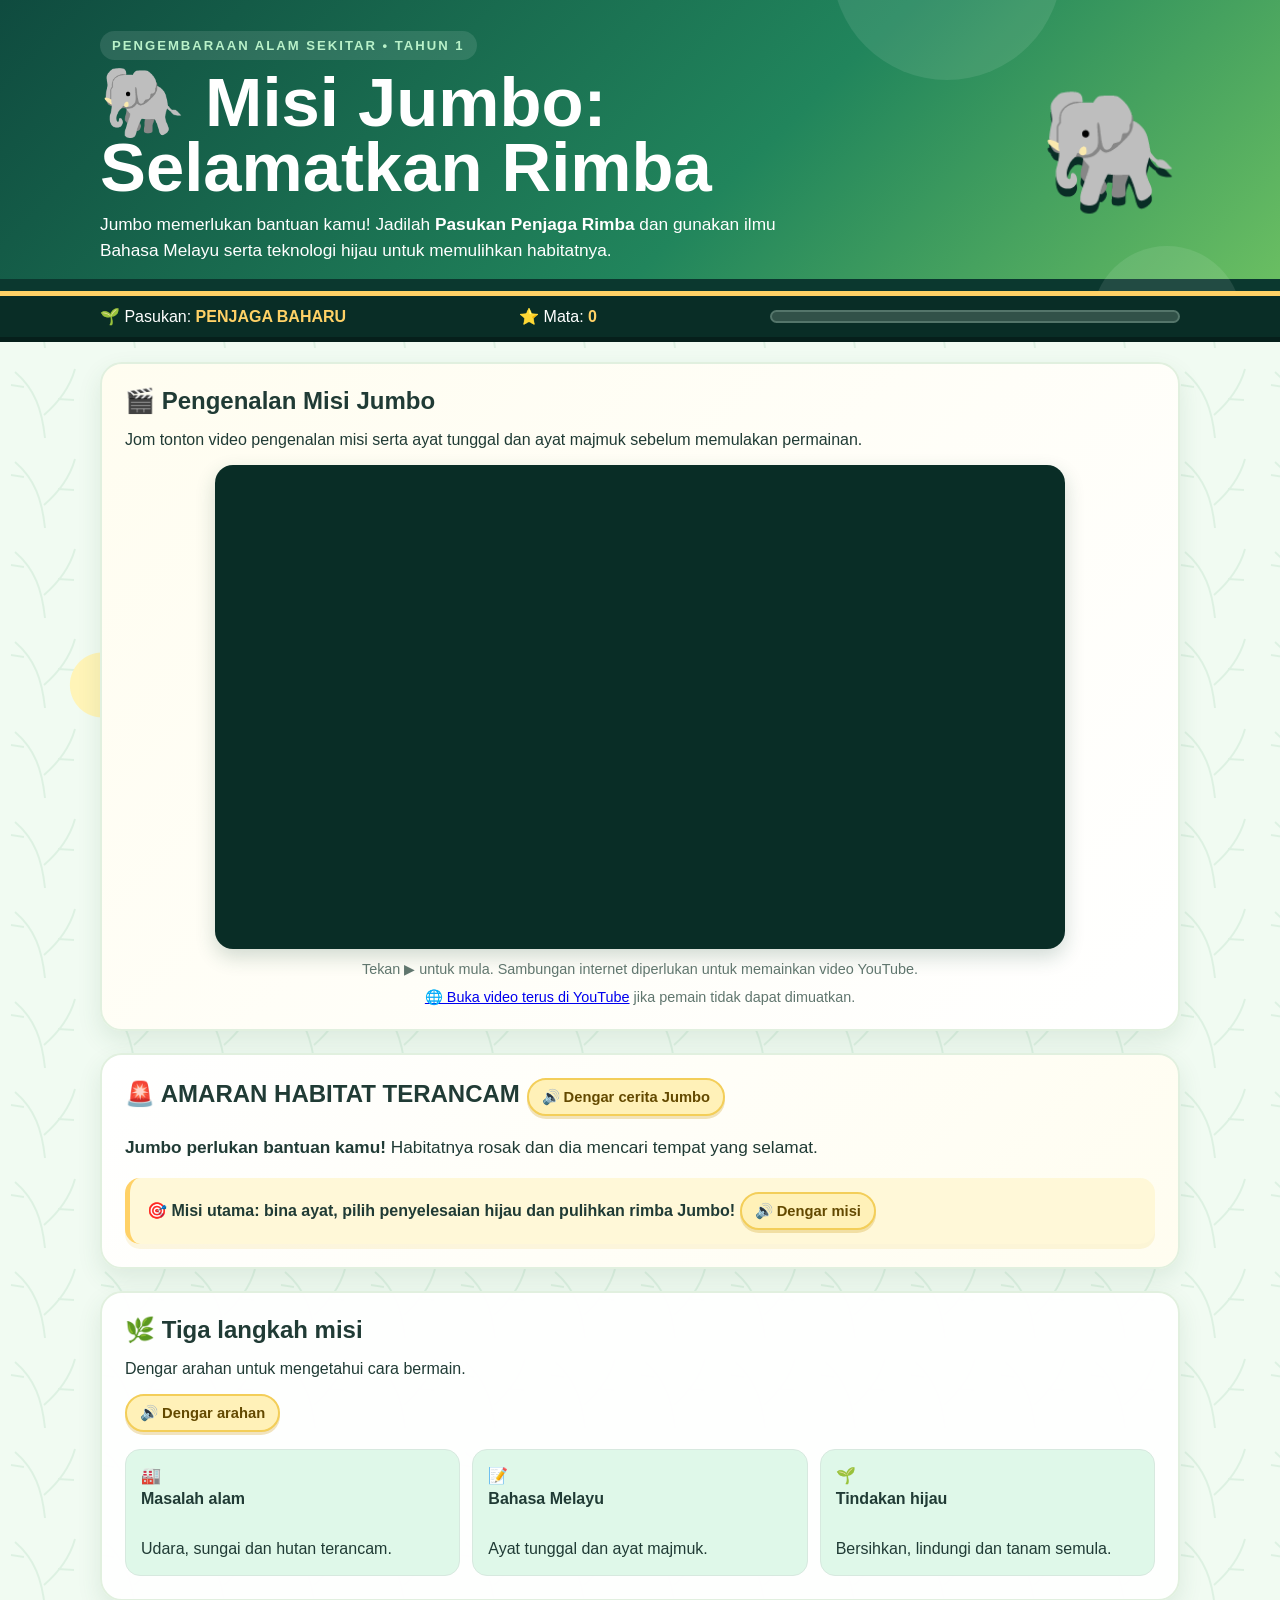
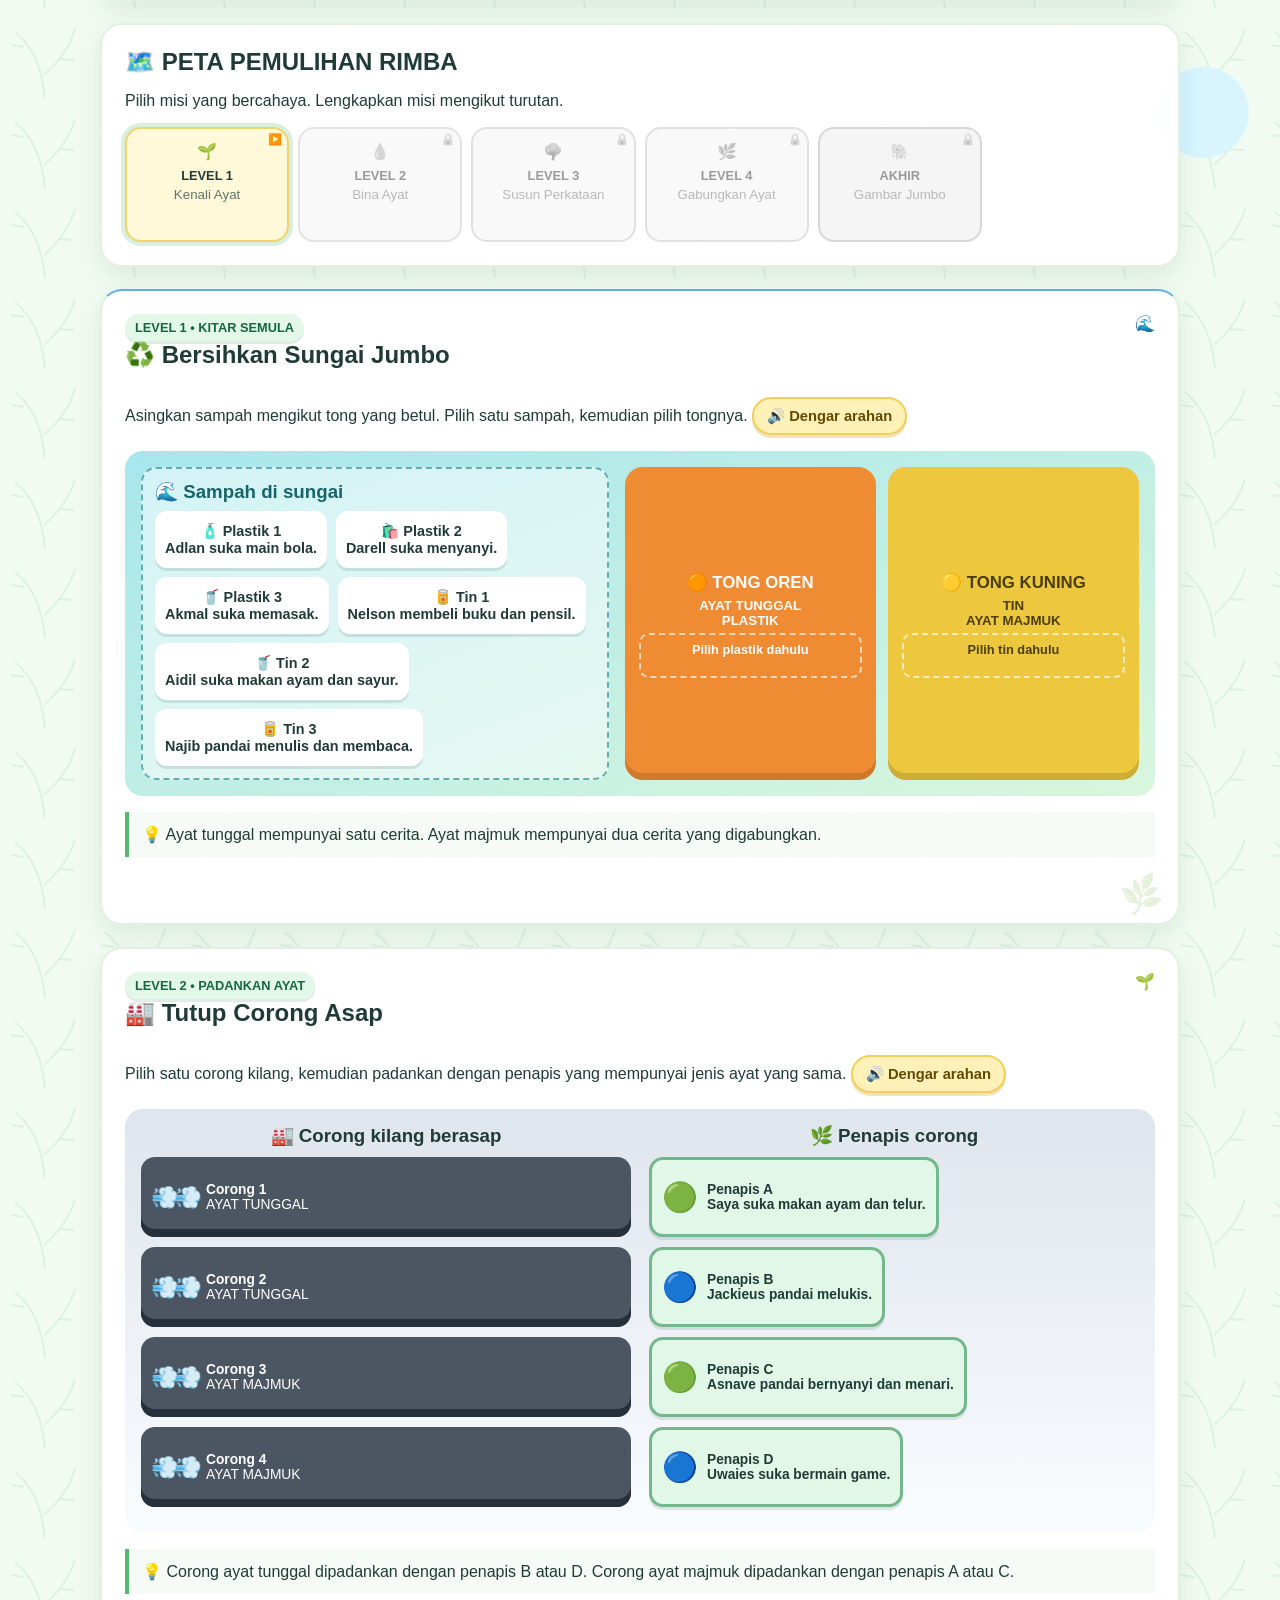
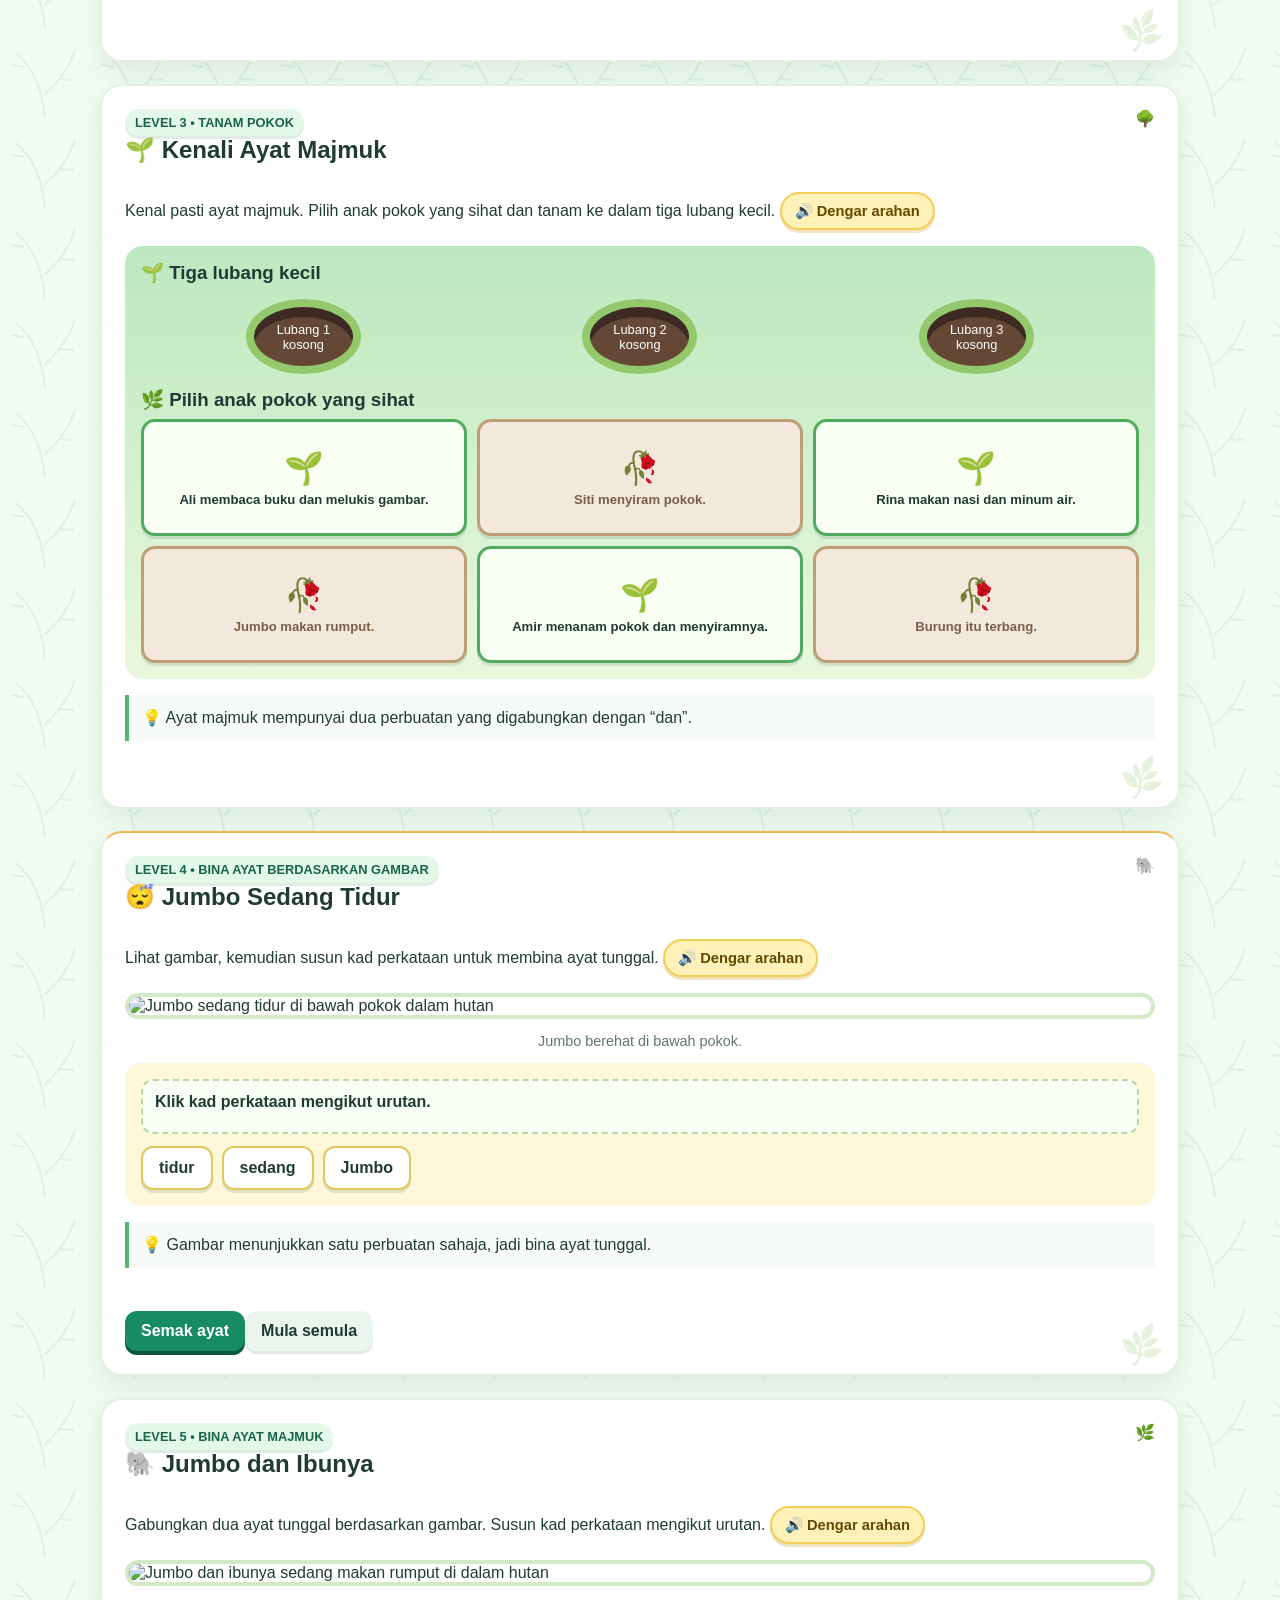
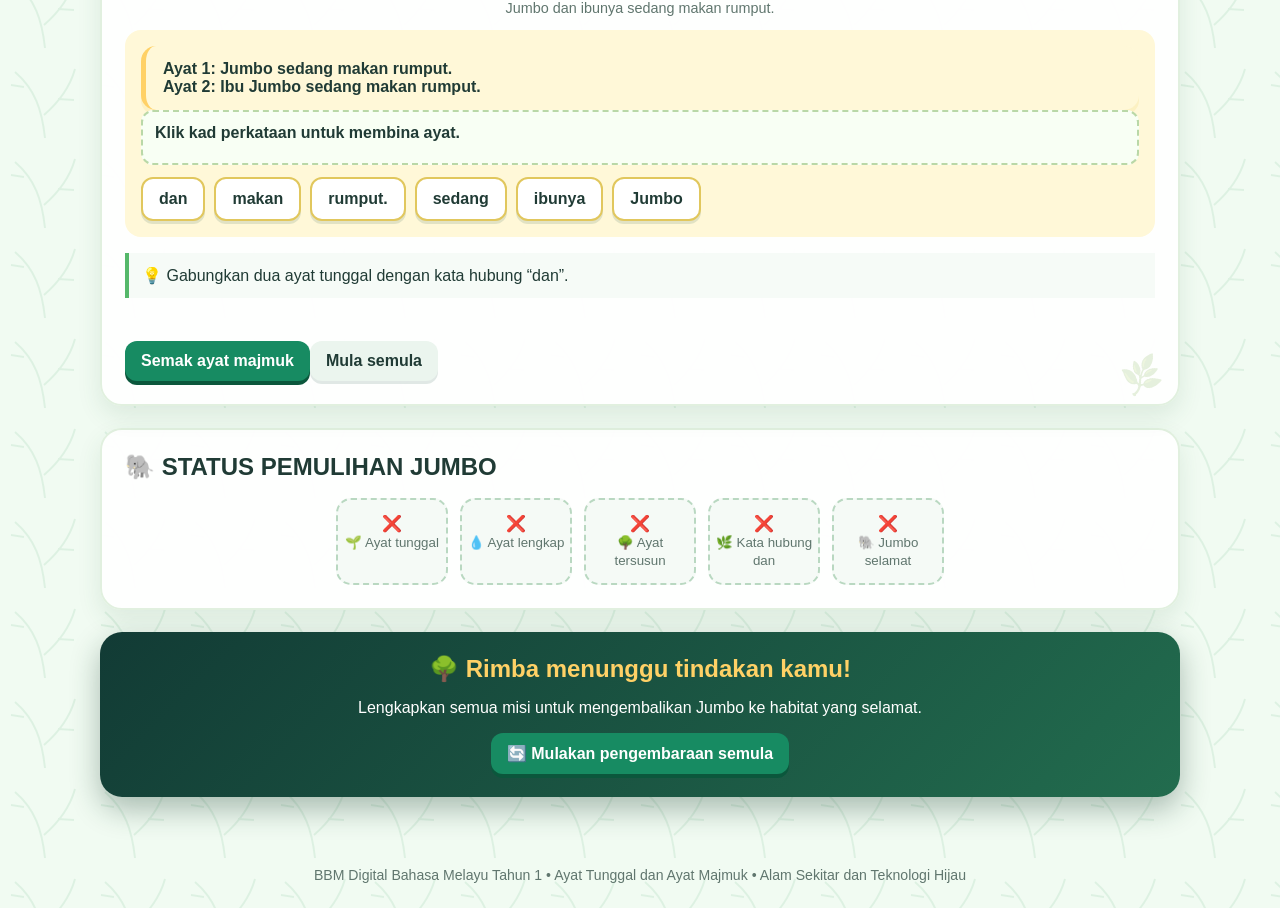
==== index.html @ 9669571e "Upload Misi Jumbo game files" ====
<!doctype html>
<html lang="ms">
<head>
  <meta charset="utf-8">
  <meta name="viewport" content="width=device-width, initial-scale=1">
  <title>Misi Jumbo: Selamatkan Rimba</title>
  <style>
    :root{--deep:#123b35;--green:#178b62;--mint:#dff8e9;--leaf:#55b86a;--gold:#ffd166;--orange:#f28c42;--ink:#203b35;--muted:#60766e;--line:#d7e9df}
    *{box-sizing:border-box}body{margin:0;color:var(--ink);font-family:"Trebuchet MS",Arial,sans-serif;background:#eef9f1 url("data:image/svg+xml,%3Csvg width='90' height='90' viewBox='0 0 90 90' xmlns='http://www.w3.org/2000/svg'%3E%3Cg fill='none' stroke='%23d8efdf' stroke-width='2' opacity='.8'%3E%3Cpath d='M45 78C42 50 35 29 15 12M44 55C59 42 70 27 75 9M24 27l-13-2M58 39l16 1'/%3E%3C/g%3E%3C/svg%3E")}
    .wrap{width:min(1080px,92%);margin:auto}.hero{color:#fff;background:linear-gradient(135deg,#123b35,#237e58);padding:31px 0 27px;border-bottom:5px solid var(--gold)}.hero-top{display:flex;align-items:center;justify-content:space-between;gap:25px}.eyebrow{color:#b9f1c9;letter-spacing:2px;font-size:.82rem;font-weight:bold}.hero h1{font-size:clamp(2.1rem,6vw,4.3rem);line-height:.95;margin:10px 0}.hero p{max-width:730px;font-size:1.08rem;line-height:1.55;margin:0}.jumbo{font-size:7rem;filter:drop-shadow(0 8px 0 #092d26);animation:walk 3s ease-in-out infinite}@keyframes walk{50%{transform:translateY(-8px) rotate(2deg)}}
    .hud{background:#092d26;color:#fff}.hud .wrap{display:flex;gap:18px;align-items:center;justify-content:space-between;padding:11px 0}.hud strong{color:var(--gold)}.meter{height:10px;width:min(410px,40vw);background:#315148;border-radius:99px;overflow:hidden}.meter span{display:block;width:0;height:100%;background:linear-gradient(90deg,#9be56d,#ffd166);transition:width .3s}
    main{padding:25px 0 48px}.panel{background:rgba(255,255,255,.96);border:1px solid #fff;border-radius:22px;box-shadow:0 10px 25px #2b61431c;padding:23px;margin-bottom:22px}.intro{border-left:7px solid var(--gold)}h2{margin:0 0 12px}h3{margin:0 0 8px}.story{font-size:1.08rem;line-height:1.6}.callout{padding:14px 17px;border-radius:15px;background:#fff8d8;border-left:5px solid var(--gold);font-weight:bold}.eco-grid{display:grid;grid-template-columns:repeat(3,1fr);gap:12px;margin-top:17px}.eco-card{padding:15px;border-radius:15px;background:var(--mint);border:1px solid var(--line);line-height:1.4}.eco-card b{display:block;margin-bottom:5px}.map{display:grid;grid-template-columns:repeat(6,1fr);gap:9px;margin-top:17px}.location{position:relative;text-align:center;min-height:115px;padding:13px 5px;border:2px solid var(--line);border-radius:16px;background:#f8fcf9}.location strong{display:block;margin-top:7px;font-size:.8rem}.location small{display:block;color:var(--muted);margin-top:4px}.location.locked{opacity:.5;filter:grayscale(1)}.location.active{border-color:var(--leaf);box-shadow:0 0 0 4px #55b86a38}.location.complete{background:#e0f8e7;border-color:var(--green)}.tag{position:absolute;right:5px;top:4px;font-size:.7rem}
    .mission{border-top:6px solid var(--leaf)}.mission-head{display:flex;justify-content:space-between;gap:14px;align-items:flex-start}.mission-badge{display:inline-block;background:#e4f8e9;color:#176544;border-radius:99px;padding:6px 10px;font-weight:bold;font-size:.8rem}.question{font-size:1.18rem;font-weight:bold;line-height:1.5;margin:14px 0}.choices,.word-bank{display:flex;flex-wrap:wrap;gap:10px}button{border:0;border-radius:12px;padding:11px 16px;background:#ebf5ee;color:var(--ink);font:inherit;font-weight:bold;cursor:pointer;transition:.15s}button:hover{transform:translateY(-2px);background:#d9efdf}button:focus-visible{outline:3px solid #f6a53a;outline-offset:2px}.primary{background:var(--green);color:#fff}.primary:hover{background:#0f704f}.correct{background:#d4f5df!important;color:#126641}.wrong{background:#ffe2d8!important;color:#a84b35}.feedback{min-height:27px;margin:14px 0 0;font-weight:bold}.good{color:#13754f}.bad{color:#b84d39}.hint{background:#f6fbf7;border-left:4px solid var(--leaf);padding:11px 13px;line-height:1.45}.audio{background:#fff1b8;color:#634900;border:2px solid #f3ce59;border-radius:99px;padding:8px 13px;font-size:.92rem}.audio.playing{background:#ffd166}
    .parts{display:flex;justify-content:center;gap:12px;flex-wrap:wrap;margin-top:17px}.part{width:112px;text-align:center;padding:14px 5px;background:#f5faf6;border:2px dashed #b9d8c1;border-radius:15px;color:var(--muted)}.part.found{background:#fff5c9;border-style:solid;border-color:var(--gold);color:var(--ink);animation:pop .4s}@keyframes pop{50%{transform:scale(1.08)}}.board{display:flex;flex-wrap:wrap;gap:8px;min-height:58px;padding:14px;border:2px dashed #b9d8c1;border-radius:14px;background:#f8fcf9;margin:14px 0}.board span{background:var(--gold);padding:8px 11px;border-radius:9px;font-weight:bold}.selected{background:var(--gold)!important}.finish{text-align:center;background:linear-gradient(135deg,#123b35,#226c4e);color:#fff}.finish h2{color:var(--gold)}footer{text-align:center;color:var(--muted);font-size:.88rem;padding-bottom:25px}@media(max-width:730px){.hero-top{flex-direction:column;text-align:center}.jumbo{font-size:4.5rem}.hud .wrap{flex-wrap:wrap}.meter{order:3;width:100%}.eco-grid{grid-template-columns:1fr}.map{grid-template-columns:repeat(2,1fr)}.map .location:last-child{grid-column:span 2}.panel{padding:18px}}
    .river{display:grid;grid-template-columns:1fr 1.1fr;gap:16px;align-items:stretch;background:linear-gradient(160deg,#a7e6ed,#d9f6dc);border-radius:18px;padding:16px;margin:14px 0}.waste-zone{min-height:155px;border:2px dashed #65aeb0;border-radius:15px;padding:12px;background:#ffffff80}.waste-zone h3{color:#17656b}.waste-items{display:flex;flex-wrap:wrap;gap:9px}.waste{min-width:105px;padding:10px 8px;border:2px solid #fff;border-radius:12px;background:#fff;cursor:pointer;text-align:center;font-size:.9rem}.waste:hover,.waste.selected{transform:translateY(-3px);border-color:var(--green);background:#f7fff8}.waste.collected{opacity:.35;pointer-events:none;text-decoration:line-through}.bins{display:grid;grid-template-columns:repeat(2,1fr);gap:12px}.bin{min-height:155px;border-radius:18px;padding:14px;text-align:center;color:#fff;box-shadow:inset 0 -7px #0002}.bin.orange{background:#ef8b32}.bin.yellow{background:#edc83f;color:#493d00}.bin h3{font-size:1.05rem;margin:4px 0}.bin p{font-size:.83rem;margin:5px 0}.bin-target{min-height:45px;border:2px dashed #ffffffaa;border-radius:10px;padding:7px;font-size:.8rem}.bin.correct{outline:4px solid var(--green)}.bin.wrong{outline:4px solid var(--red)}
    .factory{display:grid;grid-template-columns:1fr 1fr;gap:18px;background:linear-gradient(180deg,#dfe5ec,#f9fcff);border-radius:18px;padding:16px;margin:14px 0}.factory-side h3{text-align:center}.smoke-stack{display:flex;align-items:center;gap:9px;min-height:80px;margin:10px 0;padding:10px;border-radius:14px;background:#4b5662;color:#fff;box-shadow:inset 0 -8px #26303a}.smoke{font-size:1.4rem;letter-spacing:-5px;animation:smoke 2s ease-in-out infinite}@keyframes smoke{50%{transform:translateY(-5px);opacity:.5}}.stack-label,.filter-label{flex:1;text-align:left;font-size:.86rem}.filter-unit{display:flex;align-items:center;gap:9px;min-height:80px;margin:10px 0;padding:10px;border:3px solid #73b78c;border-radius:14px;background:#e1f7e7;cursor:pointer}.filter-unit:hover,.filter-unit.selected{border-color:var(--green);transform:translateY(-2px)}.filter-icon{font-size:1.8rem}.smoke-stack.selected{outline:4px solid var(--gold)}.matched{opacity:.45;pointer-events:none}.factory-wrong{animation:shake .25s}@keyframes shake{25%{transform:translateX(-4px)}75%{transform:translateX(4px)}} 
    .nursery{background:linear-gradient(180deg,#bce8bf,#e9f8dc);border-radius:18px;padding:16px;margin:14px 0}.holes{display:flex;justify-content:space-around;gap:12px;margin:15px 0}.hole{width:115px;height:75px;border-radius:50%;background:#654735;border:8px solid #93c86c;box-shadow:inset 0 10px #3c2a23;display:flex;align-items:center;justify-content:center;color:#fff;font-size:.8rem;text-align:center}.hole.filled{background:#51a85c;border-color:#f6d76b}.saplings{display:grid;grid-template-columns:repeat(3,1fr);gap:10px}.sapling{min-height:117px;padding:10px;border:3px solid #a7c7a4;border-radius:14px;background:#f8fff2;cursor:pointer;text-align:center;font-size:.82rem}.sapling:hover,.sapling.selected{border-color:var(--green);transform:translateY(-3px)}.sapling.healthy{border-color:#52aa61}.sapling.wilted{border-color:#bf9d78;background:#f2e9dc;color:#795f47}.sapling.planted{opacity:.4;pointer-events:none}.plant-icon{display:block;font-size:2rem;margin-bottom:5px}.nursery-wrong{animation:shake .25s}@media(max-width:730px){.saplings{grid-template-columns:repeat(2,1fr)}}.context-scene{padding:18px;border-radius:16px;background:#e4f6df;text-align:center;font-size:3.4rem;margin:14px 0}.context-scene p{font-size:1rem;margin:8px 0 0;font-weight:bold}.build-area{padding:16px;border-radius:16px;background:#fff8d8;margin:14px 0}.build-cards{display:flex;flex-wrap:wrap;gap:9px;margin-top:12px}.build-card{background:#fff;border:2px solid #e1c75d}.build-card.used{opacity:.4;pointer-events:none}.build-result{min-height:55px;border:2px dashed #b9d8a7;border-radius:12px;padding:12px;background:#f8fff4;font-weight:bold}
    .context-image{display:block;width:100%;max-height:330px;object-fit:cover;border-radius:16px;margin:14px 0;border:4px solid #d4e9c5}.image-caption{text-align:center;color:var(--muted);font-size:.9rem}
    .video-panel{border-top:7px solid var(--gold);background:linear-gradient(135deg,#fffdf0,#fff)}.video-wrap{max-width:850px;margin:16px auto 0;border-radius:18px;overflow:hidden;background:#092d26;box-shadow:0 8px 20px #174b3833}.video-wrap video{display:block;width:100%;max-height:480px;background:#092d26}.video-note{text-align:center;color:var(--muted);font-size:.9rem;margin:12px 0 0}    .video-error{display:none;margin:12px auto 0;padding:12px;border-radius:12px;background:#fff0df;color:#85501e;text-align:center}.video-error.show{display:block}.video-error a{color:#176544;font-weight:bold}.video-picker{display:inline-block;margin-top:10px;cursor:pointer}
    /* Cheerful visual layer: the learning interactions remain unchanged. */
    body{background-color:#f1fbf2;background-image:radial-gradient(circle at 8% 12%,#fff4b8 0 32px,transparent 33px),radial-gradient(circle at 94% 30%,#d7f4ff 0 45px,transparent 46px),url("data:image/svg+xml,%3Csvg width='90' height='90' viewBox='0 0 90 90' xmlns='http://www.w3.org/2000/svg'%3E%3Cg fill='none' stroke='%23d8efdf' stroke-width='2' opacity='.8'%3E%3Cpath d='M45 78C42 50 35 29 15 12M44 55C59 42 70 27 75 9M24 27l-13-2M58 39l16 1'/%3E%3C/g%3E%3C/svg%3E")}
    .hero{position:relative;overflow:hidden;background:linear-gradient(135deg,#0f4b3f 0%,#21855c 58%,#6bbf62 100%);box-shadow:inset 0 -12px 0 #0b382f}
    .hero:before,.hero:after{content:"";position:absolute;border-radius:50%;background:#ffffff18;pointer-events:none}.hero:before{width:230px;height:230px;right:17%;top:-150px}.hero:after{width:150px;height:150px;right:3%;bottom:-105px}.hero-top{position:relative;z-index:1}.eyebrow{display:inline-block;padding:7px 12px;border-radius:99px;background:#ffffff1c}.jumbo{animation:walk 3s ease-in-out infinite,glow 2.5s ease-in-out infinite}@keyframes glow{50%{filter:drop-shadow(0 8px 0 #092d26) drop-shadow(0 0 18px #ffe788)}}
    .hud{box-shadow:0 5px 0 #061f1b;position:relative;z-index:2}.meter{border:2px solid #54756a;height:13px}.meter span{background:linear-gradient(90deg,#9be56d,#ffe27a,#ffb85c)}
    .panel{border:2px solid #e1f0df;transition:transform .2s,box-shadow .2s}.panel:hover{transform:translateY(-2px);box-shadow:0 14px 30px #2b61432b}.intro{background:linear-gradient(135deg,#fff,#fffdf0)}.callout{box-shadow:0 5px 0 #efd36b33}
    .mission{position:relative;overflow:hidden}.mission:after{content:"🌿";position:absolute;right:16px;bottom:10px;font-size:2rem;opacity:.15;transform:rotate(-18deg);pointer-events:none}.mission:nth-of-type(4n){border-top-color:#f2b84b}.mission:nth-of-type(5n){border-top-color:#62aee8}
    .mission-badge{box-shadow:0 3px 0 #17654420}.audio{box-shadow:0 3px 0 #d4aa3c55}.audio:hover{background:#ffe28a}
    button{box-shadow:0 3px 0 #174b3820}.primary{box-shadow:0 4px 0 #0b573c}.choices button:hover,.build-card:hover,.sapling:hover,.filter-unit:hover{box-shadow:0 5px 0 #174b3825}
    .map .location:nth-child(1){background:#fff8d9;border-color:#f1d270}.map .location:nth-child(2){background:#e2f6ff;border-color:#8ed4ec}.map .location:nth-child(3){background:#e7f8df;border-color:#9bd385}.map .location:nth-child(4){background:#fff0df;border-color:#efbc7f}.map .location:nth-child(5){background:#f4e7ff;border-color:#c6a3e4}.map .location.complete{background:#d9f7df;border-color:#48b979}
    .eco-card{transition:transform .2s,box-shadow .2s}.eco-card:hover{transform:translateY(-4px) rotate(-1deg);box-shadow:0 7px 14px #2b61432b}.finish{border:0;box-shadow:0 12px 30px #143d2c55}
  </style>
</head>
<body>
  <header class="hero"><div class="wrap hero-top"><div><div class="eyebrow">PENGEMBARAAN ALAM SEKITAR • TAHUN 1</div><h1>🐘 Misi Jumbo:<br>Selamatkan Rimba</h1><p>Jumbo memerlukan bantuan kamu! Jadilah <strong>Pasukan Penjaga Rimba</strong> dan gunakan ilmu Bahasa Melayu serta teknologi hijau untuk memulihkan habitatnya.</p></div><div class="jumbo" aria-label="Jumbo si gajah">🐘</div></div></header>
  <div class="hud"><div class="wrap"><span>🌱 Pasukan: <strong id="rank">PENJAGA BAHARU</strong></span><span>⭐ Mata: <strong id="xp">0</strong></span><div class="meter" aria-label="Kemajuan pemulihan habitat"><span id="meter"></span></div></div></div>
  <main class="wrap">
    <section class="panel video-panel" aria-labelledby="video-title"><h2 id="video-title">🎬 Pengenalan Misi Jumbo</h2><p>Jom tonton video pengenalan misi serta ayat tunggal dan ayat majmuk sebelum memulakan permainan.</p><div class="video-wrap"><iframe width="100%" height="480" src="https://www.youtube.com/embed/cld8EUnH0_0" title="MISI JUMBO: AYAT TUNGGAL DAN AYAT MAJMUK" frameborder="0" referrerpolicy="strict-origin-when-cross-origin" allow="accelerometer; autoplay; clipboard-write; encrypted-media; gyroscope; picture-in-picture; web-share" allowfullscreen></iframe></div><p class="video-note">Tekan ▶ untuk mula. Sambungan internet diperlukan untuk memainkan video YouTube.</p><p class="video-note"><a href="https://youtu.be/cld8EUnH0_0?si=64o48O7R-yEGc9-E" target="_blank" rel="noopener">🌐 Buka video terus di YouTube</a> jika pemain tidak dapat dimuatkan.</p></section>
    <section class="panel intro"><h2>🚨 AMARAN HABITAT TERANCAM <button class="audio" data-audio="audio/audio-pengenalan.mp3">🔊 Dengar cerita Jumbo</button></h2><p class="story"><strong>Jumbo perlukan bantuan kamu!</strong> Habitatnya rosak dan dia mencari tempat yang selamat.</p><div class="callout">🎯 Misi utama: bina ayat, pilih penyelesaian hijau dan pulihkan rimba Jumbo! <button class="audio" data-audio="audio/audio-misi-utama.mp3">🔊 Dengar misi</button></div></section>
    <section class="panel"><h2>🌿 Tiga langkah misi</h2><p>Dengar arahan untuk mengetahui cara bermain.</p><button class="audio" data-audio="audio/tiga-langkah-misi.mp3">🔊 Dengar arahan</button><div class="eco-grid"><div class="eco-card">🏭 <b>Masalah alam</b><br>Udara, sungai dan hutan terancam.</div><div class="eco-card">📝 <b>Bahasa Melayu</b><br>Ayat tunggal dan ayat majmuk.</div><div class="eco-card">🌱 <b>Tindakan hijau</b><br>Bersihkan, lindungi dan tanam semula.</div></div></section>
    <section class="panel"><h2>🗺️ PETA PEMULIHAN RIMBA</h2><p>Pilih misi yang bercahaya. Lengkapkan misi mengikut turutan.</p><div class="map" id="map"></div></section>
    <section class="panel mission"><div class="mission-head"><div><span class="mission-badge">LEVEL 1 • KITAR SEMULA</span><h2>♻️ Bersihkan Sungai Jumbo</h2></div><span>🌊</span></div><p>Asingkan sampah mengikut tong yang betul. Pilih satu sampah, kemudian pilih tongnya. <button class="audio" data-audio="audio/level-1.mp3">🔊 Dengar arahan</button></p><div class="river"><div class="waste-zone"><h3>🌊 Sampah di sungai</h3><div class="waste-items" id="wasteItems"><button class="waste" data-type="plastic">🧴 <strong>Plastik 1</strong><br>Adlan suka main bola.</button><button class="waste" data-type="plastic">🛍️ <strong>Plastik 2</strong><br>Darell suka menyanyi.</button><button class="waste" data-type="plastic">🥤 <strong>Plastik 3</strong><br>Akmal suka memasak.</button><button class="waste" data-type="tin">🥫 <strong>Tin 1</strong><br>Nelson membeli buku dan pensil.</button><button class="waste" data-type="tin">🥤 <strong>Tin 2</strong><br>Aidil suka makan ayam dan sayur.</button><button class="waste" data-type="tin">🥫 <strong>Tin 3</strong><br>Najib pandai menulis dan membaca.</button></div></div><div class="bins"><button class="bin orange" data-bin="plastic"><h3>🟠 TONG OREN</h3><p>AYAT TUNGGAL<br><strong>PLASTIK</strong></p><div class="bin-target">Pilih plastik dahulu</div></button><button class="bin yellow" data-bin="tin"><h3>🟡 TONG KUNING</h3><p><strong>TIN</strong><br>AYAT MAJMUK</p><div class="bin-target">Pilih tin dahulu</div></button></div></div><p class="hint">💡 Ayat tunggal mempunyai satu cerita. Ayat majmuk mempunyai dua cerita yang digabungkan.</p><p class="feedback" id="f1" aria-live="polite"></p></section>
    <section class="panel mission"><div class="mission-head"><div><span class="mission-badge">LEVEL 2 • PADANKAN AYAT</span><h2>🏭 Tutup Corong Asap</h2></div><span>🌱</span></div><p>Pilih satu corong kilang, kemudian padankan dengan penapis yang mempunyai jenis ayat yang sama. <button class="audio" data-audio="audio/level-2.mp3">🔊 Dengar arahan</button></p><div class="factory"><div class="factory-side"><h3>🏭 Corong kilang berasap</h3><div class="smoke-stack" data-kind="single"><span class="smoke">💨💨</span><span class="stack-label"><strong>Corong 1</strong><br>AYAT TUNGGAL</span></div><div class="smoke-stack" data-kind="single"><span class="smoke">💨💨</span><span class="stack-label"><strong>Corong 2</strong><br>AYAT TUNGGAL</span></div><div class="smoke-stack" data-kind="compound"><span class="smoke">💨💨</span><span class="stack-label"><strong>Corong 3</strong><br>AYAT MAJMUK</span></div><div class="smoke-stack" data-kind="compound"><span class="smoke">💨💨</span><span class="stack-label"><strong>Corong 4</strong><br>AYAT MAJMUK</span></div></div><div class="factory-side"><h3>🌿 Penapis corong</h3><button class="filter-unit" data-kind="compound"><span class="filter-icon">🟢</span><span class="filter-label"><strong>Penapis A</strong><br>Saya suka makan ayam dan telur.</span></button><button class="filter-unit" data-kind="single"><span class="filter-icon">🔵</span><span class="filter-label"><strong>Penapis B</strong><br>Jackieus pandai melukis.</span></button><button class="filter-unit" data-kind="compound"><span class="filter-icon">🟢</span><span class="filter-label"><strong>Penapis C</strong><br>Asnave pandai bernyanyi dan menari.</span></button><button class="filter-unit" data-kind="single"><span class="filter-icon">🔵</span><span class="filter-label"><strong>Penapis D</strong><br>Uwaies suka bermain game.</span></button></div></div><p class="hint">💡 Corong ayat tunggal dipadankan dengan penapis B atau D. Corong ayat majmuk dipadankan dengan penapis A atau C.</p><p class="feedback" id="f2" aria-live="polite"></p></section>
    <section class="panel mission"><div class="mission-head"><div><span class="mission-badge">LEVEL 3 • TANAM POKOK</span><h2>🌱 Kenali Ayat Majmuk</h2></div><span>🌳</span></div><p>Kenal pasti ayat majmuk. Pilih anak pokok yang sihat dan tanam ke dalam tiga lubang kecil. <button class="audio" data-audio="audio/level-3.mp3">🔊 Dengar arahan</button></p><div class="nursery"><h3>🌱 Tiga lubang kecil</h3><div class="holes"><div class="hole" id="hole1">Lubang 1<br>kosong</div><div class="hole" id="hole2">Lubang 2<br>kosong</div><div class="hole" id="hole3">Lubang 3<br>kosong</div></div><h3>🌿 Pilih anak pokok yang sihat</h3><div class="saplings" id="saplings"><button class="sapling healthy" data-kind="compound"><span class="plant-icon">🌱</span>Ali membaca buku dan melukis gambar.</button><button class="sapling wilted" data-kind="single"><span class="plant-icon">🥀</span>Siti menyiram pokok.</button><button class="sapling healthy" data-kind="compound"><span class="plant-icon">🌱</span>Rina makan nasi dan minum air.</button><button class="sapling wilted" data-kind="single"><span class="plant-icon">🥀</span>Jumbo makan rumput.</button><button class="sapling healthy" data-kind="compound"><span class="plant-icon">🌱</span>Amir menanam pokok dan menyiramnya.</button><button class="sapling wilted" data-kind="single"><span class="plant-icon">🥀</span>Burung itu terbang.</button></div></div><p class="hint">💡 Ayat majmuk mempunyai dua perbuatan yang digabungkan dengan “dan”.</p><p class="feedback" id="f3" aria-live="polite"></p></section>
    <section class="panel mission"><div class="mission-head"><div><span class="mission-badge">LEVEL 4 • BINA AYAT BERDASARKAN GAMBAR</span><h2>😴 Jumbo Sedang Tidur</h2></div><span>🐘</span></div><p>Lihat gambar, kemudian susun kad perkataan untuk membina ayat tunggal. <button class="audio" data-audio="audio/level-4.mp3">🔊 Dengar arahan</button></p><img class="context-image" src="jumbo-tidur.png" alt="Jumbo sedang tidur di bawah pokok dalam hutan"><p class="image-caption">Jumbo berehat di bawah pokok.</p><div class="build-area"><div class="build-result" id="buildResult4">Klik kad perkataan mengikut urutan.</div><div class="build-cards" id="buildBank4"></div></div><p class="hint">💡 Gambar menunjukkan satu perbuatan sahaja, jadi bina ayat tunggal.</p><p class="feedback" id="f4" aria-live="polite"></p><button class="primary" id="buildCheck4">Semak ayat</button><button id="buildClear4">Mula semula</button></section>
    
    
    <section class="panel mission"><div class="mission-head"><div><span class="mission-badge">LEVEL 5 • BINA AYAT MAJMUK</span><h2>🐘 Jumbo dan Ibunya</h2></div><span>🌿</span></div><p>Gabungkan dua ayat tunggal berdasarkan gambar. Susun kad perkataan mengikut urutan. <button class="audio" data-audio="audio/level-5.mp3">🔊 Dengar arahan</button></p><img class="context-image" src="jumbo-ibu-makan.png" alt="Jumbo dan ibunya sedang makan rumput di dalam hutan"><p class="image-caption">Jumbo dan ibunya sedang makan rumput.</p><div class="build-area"><div class="callout">Ayat 1: <strong>Jumbo sedang makan rumput.</strong><br>Ayat 2: <strong>Ibu Jumbo sedang makan rumput.</strong></div><div class="build-result" id="buildResult">Klik kad perkataan untuk membina ayat.</div><div class="build-cards" id="buildBank"></div></div><p class="hint">💡 Gabungkan dua ayat tunggal dengan kata hubung “dan”.</p><p class="feedback" id="f5" aria-live="polite"></p><button class="primary" id="buildCheck">Semak ayat majmuk</button><button id="buildClear">Mula semula</button></section>
    <section class="panel"><h2>🐘 STATUS PEMULIHAN JUMBO</h2><div class="parts" id="parts"></div></section>
    <section class="panel finish"><h2 id="finishTitle">🌳 Rimba menunggu tindakan kamu!</h2><p id="finishText">Lengkapkan semua misi untuk mengembalikan Jumbo ke habitat yang selamat.</p><button class="primary" id="reset">🔄 Mulakan pengembaraan semula</button></section>
  </main>
  <footer>BBM Digital Bahasa Melayu Tahun 1 • Ayat Tunggal dan Ayat Majmuk • Alam Sekitar dan Teknologi Hijau</footer>
  <script>
    const missions=[["Level 1 • Kenali Ayat","🌱 Ayat tunggal"],["Level 2 • Bina Ayat","💧 Ayat lengkap"],["Level 3 • Susun Perkataan","🌳 Ayat tersusun"],["Level 4 • Gabungkan Ayat","🌿 Kata hubung dan"],["Misi Akhir • Gambar Jumbo","🐘 Jumbo selamat"]];let score=0,done=new Set();
    const map=document.getElementById("map"),parts=document.getElementById("parts"),icons=["🌱","💧","🌳","🌿","🐘"];
    missions.forEach((m,i)=>{map.innerHTML+=`<div class="location ${i?"locked":"active"}" id="loc${i}"><span class="tag">${i?"🔒":"▶️"}</span><div>${icons[i]}</div><strong>${i<4?"LEVEL "+(i+1):"AKHIR"}</strong><small>${m[0].split("•")[1]||m[0]}</small></div>`;parts.innerHTML+=`<div class="part" id="part${i}"><div>❌</div><small>${m[1]}</small></div>`});
    function win(i,feedback){if(done.has(i))return;done.add(i);score+=100;document.getElementById("xp").textContent=score;document.getElementById("rank").textContent=done.size>=5?"WIRA RIMBA":done.size>=3?"RENJER MUDA":"PENJAGA BAHARU";document.getElementById("meter").style.width=done.size/5*100+"%";document.getElementById("loc"+i).className="location complete";document.querySelector("#loc"+i+" .tag").textContent="✅";document.getElementById("part"+i).className="part found";document.querySelector("#part"+i+" div").textContent="✅";feedback.textContent="✅ Betul! Habitat Jumbo semakin pulih. +100 mata.";feedback.className="feedback good";if(done.size<5){const next=document.getElementById("loc"+done.size);next.className="location active";next.querySelector(".tag").textContent="▶️"}else{document.getElementById("finishTitle").textContent="🐘 JUMBO SELAMAT!";document.getElementById("finishText").textContent="Tahniah! Kamu berjaya menggunakan ilmu Bahasa Melayu untuk memulihkan rimba."}}
    let selectedStack=null,matchedFilters=0;document.querySelectorAll(".smoke-stack").forEach(stack=>stack.onclick=()=>{if(stack.classList.contains("matched"))return;document.querySelectorAll(".smoke-stack").forEach(item=>item.classList.remove("selected"));stack.classList.add("selected");selectedStack=stack;});
    document.querySelectorAll(".filter-unit").forEach(filter=>filter.onclick=()=>{const f=document.getElementById("f2");if(!selectedStack){f.textContent="👆 Pilih satu corong berasap dahulu.";f.className="feedback bad";return}if(selectedStack.dataset.kind===filter.dataset.kind){selectedStack.classList.remove("selected");selectedStack.classList.add("matched");filter.classList.add("matched");matchedFilters++;selectedStack=null;f.textContent=matchedFilters===4?"✅ Semua corong ditutup! Asap hitam berjaya ditapis. +100 mata.":"✅ Padanan betul! Corong dan penapis mempunyai jenis ayat yang sama.";f.className="feedback good";if(matchedFilters===4)win(1,f)}else{filter.classList.add("factory-wrong");setTimeout(()=>filter.classList.remove("factory-wrong"),300);f.textContent="⚠️ Padanan belum betul. Semak label ayat tunggal atau ayat majmuk.";f.className="feedback bad"}});
    let selectedWaste=null,collectedWaste=0;document.querySelectorAll("#wasteItems .waste").forEach(waste=>waste.onclick=()=>{if(waste.classList.contains("collected"))return;document.querySelectorAll("#wasteItems .waste").forEach(item=>item.classList.remove("selected"));waste.classList.add("selected");selectedWaste=waste;});
    document.querySelectorAll(".bin").forEach(bin=>bin.onclick=()=>{const f=document.getElementById("f1");if(!selectedWaste){f.textContent="👆 Pilih satu sampah di sungai dahulu.";f.className="feedback bad";return}if(selectedWaste.dataset.type===bin.dataset.bin){selectedWaste.classList.remove("selected");selectedWaste.classList.add("collected");collectedWaste++;bin.classList.add("correct");setTimeout(()=>bin.classList.remove("correct"),350);selectedWaste=null;f.textContent=collectedWaste===6?"✅ Semua sampah diasingkan! Sungai Jumbo semakin bersih. +100 mata.":"✅ Betul! Sampah dimasukkan ke tong yang sesuai.";f.className="feedback good";if(collectedWaste===6)win(0,f)}else{bin.classList.add("wrong");setTimeout(()=>bin.classList.remove("wrong"),350);f.textContent="⚠️ Tong belum betul. Plastik ke tong oren, tin ke tong kuning.";f.className="feedback bad"}});
    let planted=0;document.querySelectorAll(".sapling").forEach(sapling=>sapling.onclick=()=>{const f=document.getElementById("f3");if(sapling.classList.contains("planted"))return;if(sapling.dataset.kind==="compound"){const hole=document.getElementById("hole"+(planted+1));hole.innerHTML="🌳<br>ditanam";hole.classList.add("filled");sapling.classList.add("planted");planted++;f.textContent=planted===3?"✅ Tiga anak pokok sihat berjaya ditanam! Rimba semakin hijau. +100 mata.":"✅ Betul! Ayat majmuk menjadi pokok yang sihat.";f.className="feedback good";if(planted===3)win(2,f)}else{sapling.classList.add("nursery-wrong");setTimeout(()=>sapling.classList.remove("nursery-wrong"),300);f.textContent="⚠️ Anak pokok ini layu. Itu ayat tunggal. Cari ayat majmuk yang menggunakan “dan”.";f.className="feedback bad"}});
    const answer4=["Jumbo","sedang","tidur"],chosen4=[];["tidur","Jumbo","sedang"].sort(()=>Math.random()-.5).forEach(word=>{const card=document.createElement("button");card.className="build-card";card.textContent=word;card.onclick=()=>{if(card.disabled)return;chosen4.push(word);card.disabled=true;card.classList.add("used");document.getElementById("buildResult4").textContent=chosen4.join(" ")};document.getElementById("buildBank4").appendChild(card)});document.getElementById("buildCheck4").onclick=()=>{const f=document.getElementById("f4");if(chosen4.join("|")===answer4.join("|")){f.textContent="✅ Ayat tunggal yang sesuai dengan gambar! +100 mata.";f.className="feedback good";win(3,f)}else{f.textContent="⚠️ Susunan belum betul. Lihat gambar dan mulakan dengan “Jumbo”.";f.className="feedback bad"}};document.getElementById("buildClear4").onclick=()=>{chosen4.length=0;document.getElementById("buildResult4").textContent="Klik kad perkataan mengikut urutan.";document.querySelectorAll("#buildBank4 .build-card").forEach(card=>{card.disabled=false;card.classList.remove("used")})};
    const buildAnswer=["Jumbo","dan","ibunya","sedang","makan","rumput."],buildChosen=[];[...buildAnswer].sort(()=>Math.random()-.5).forEach(word=>{const card=document.createElement("button");card.className="build-card";card.textContent=word;card.onclick=()=>{if(card.disabled)return;buildChosen.push(word);card.disabled=true;card.classList.add("used");document.getElementById("buildResult").textContent=buildChosen.join(" ")};document.getElementById("buildBank").appendChild(card)});document.getElementById("buildCheck").onclick=()=>{const f=document.getElementById("f5");if(buildChosen.join("|")===buildAnswer.join("|")){f.textContent="✅ Ayat majmuk yang sesuai dengan gambar! Jumbo mendapat 2 tenaga hijau. +100 mata.";f.className="feedback good";win(4,f)}else{f.textContent="⚠️ Susunan belum sesuai. Gunakan kedua-dua ayat dan kata hubung “dan”.";f.className="feedback bad"}};document.getElementById("buildClear").onclick=()=>{buildChosen.length=0;document.getElementById("buildResult").textContent="Klik kad perkataan untuk membina ayat.";document.querySelectorAll(".build-card").forEach(card=>{card.disabled=false;card.classList.remove("used")})};
    document.getElementById("reset").onclick=()=>location.reload();
    const speech=window.speechSynthesis;let activeAudio=null;
    function malayVoice(){
      const voices=speech.getVoices();
      return voices.find(v=>v.lang.toLowerCase()==="ms-my")||
        voices.find(v=>v.lang.toLowerCase().startsWith("ms-"))||
        voices.find(v=>v.lang.toLowerCase()==="ms")||
        voices.find(v=>/malay|melayu|bahasa malaysia/i.test(v.name));
    }
    function speak(text,button){
      if(!speech){button.textContent="Audio tidak disokong";return}
      if(speech.speaking){speech.cancel();if(activeAudio===button){button.classList.remove("playing");activeAudio=null;return}}
      const utterance=new SpeechSynthesisUtterance(text);
      const voice=malayVoice();
      utterance.lang="ms-MY";
      if(!voice){
        button.classList.remove("playing");
        button.setAttribute("title","Pasang suara Bahasa Melayu dalam tetapan suara peranti.");
        const panel=button.closest(".panel");
        const feedback=panel ? panel.querySelector(".feedback") : null;
        if(feedback){
          feedback.textContent="⚠️ Suara Bahasa Melayu belum dipasang. Sila pasang suara Malay (Malaysia) dalam tetapan suara peranti.";
          feedback.className="feedback bad";
        }
        return;
      }
      utterance.voice=voice;
      utterance.lang=voice.lang;
      utterance.rate=.86;utterance.pitch=1.05;
      button.classList.add("playing");activeAudio=button;
      utterance.onend=()=>{button.classList.remove("playing");activeAudio=null};
      utterance.onerror=()=>{button.classList.remove("playing");activeAudio=null};
      speech.speak(utterance);
    }
    speech.addEventListener("voiceschanged",malayVoice);
    let activeFileAudio=null;
    const audioAlternatives={
      "audio/audio-pengenalan.mp3":["audio/audio-pengenalan.mp3","audio pengenalan.mp3"],
      "audio/audio-misi-utama.mp3":["audio/audio-misi-utama.mp3","audio misi utama.mp3"],
      "audio/tiga-langkah-misi.mp3":["audio/tiga-langkah-misi.mp3","tiga langkah misi.mp3"],
      "audio/level-1.mp3":["audio/level-1.mp3","level 1 .mp3"],
      "audio/level-2.mp3":["audio/level-2.mp3","level 2.mp3"],
      "audio/level-3.mp3":["audio/level-3.mp3","level 3.mp3"],
      "audio/level-4.mp3":["audio/level-4.mp3","level 4.mp3"],
      "audio/level-5.mp3":["audio/level-5.mp3","level 5.mp3"]
    };
    document.querySelectorAll("[data-audio]").forEach(button=>button.addEventListener("click",()=>{
      if(activeFileAudio){activeFileAudio.pause();activeFileAudio.currentTime=0;document.querySelectorAll("[data-audio]").forEach(item=>item.classList.remove("playing"));activeFileAudio=null}
      const choices=audioAlternatives[button.dataset.audio]||[button.dataset.audio];
      let index=0;
      const tryAudio=()=>{
        if(index>=choices.length){button.title="Fail audio tidak ditemui. Pastikan fail MP3 berada dalam folder yang sama dengan index.html atau dalam folder audio.";return}
        const player=new Audio(choices[index++]);
        activeFileAudio=player;button.classList.add("playing");
        player.addEventListener("ended",()=>{button.classList.remove("playing");activeFileAudio=null});
        player.addEventListener("error",()=>{button.classList.remove("playing");if(activeFileAudio===player)activeFileAudio=null;tryAudio()},{once:true});
        player.play().catch(()=>{player.dispatchEvent(new Event("error"))});
      };
      tryAudio();
    }));
    document.querySelectorAll("[data-speak]").forEach(button=>button.addEventListener("click",()=>speak(button.dataset.speak,button)));
  </script>
</body>
</html>
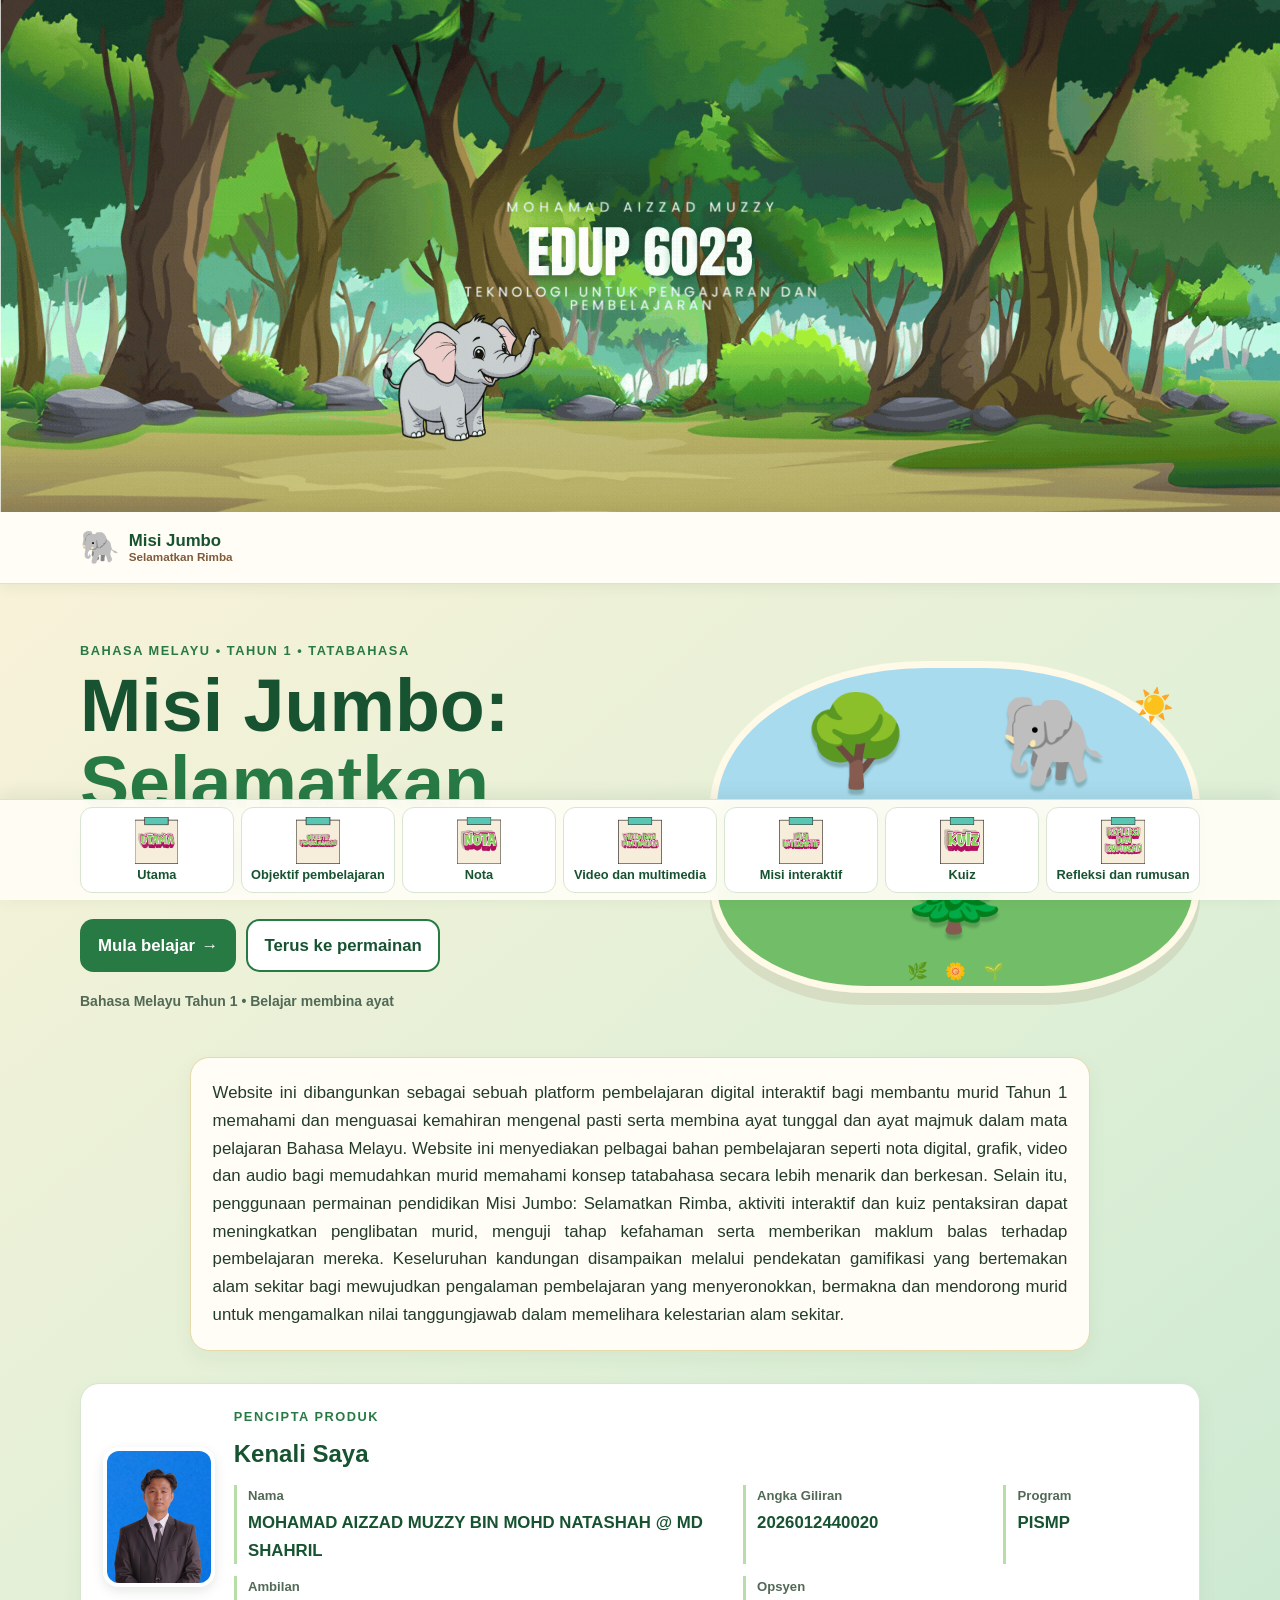
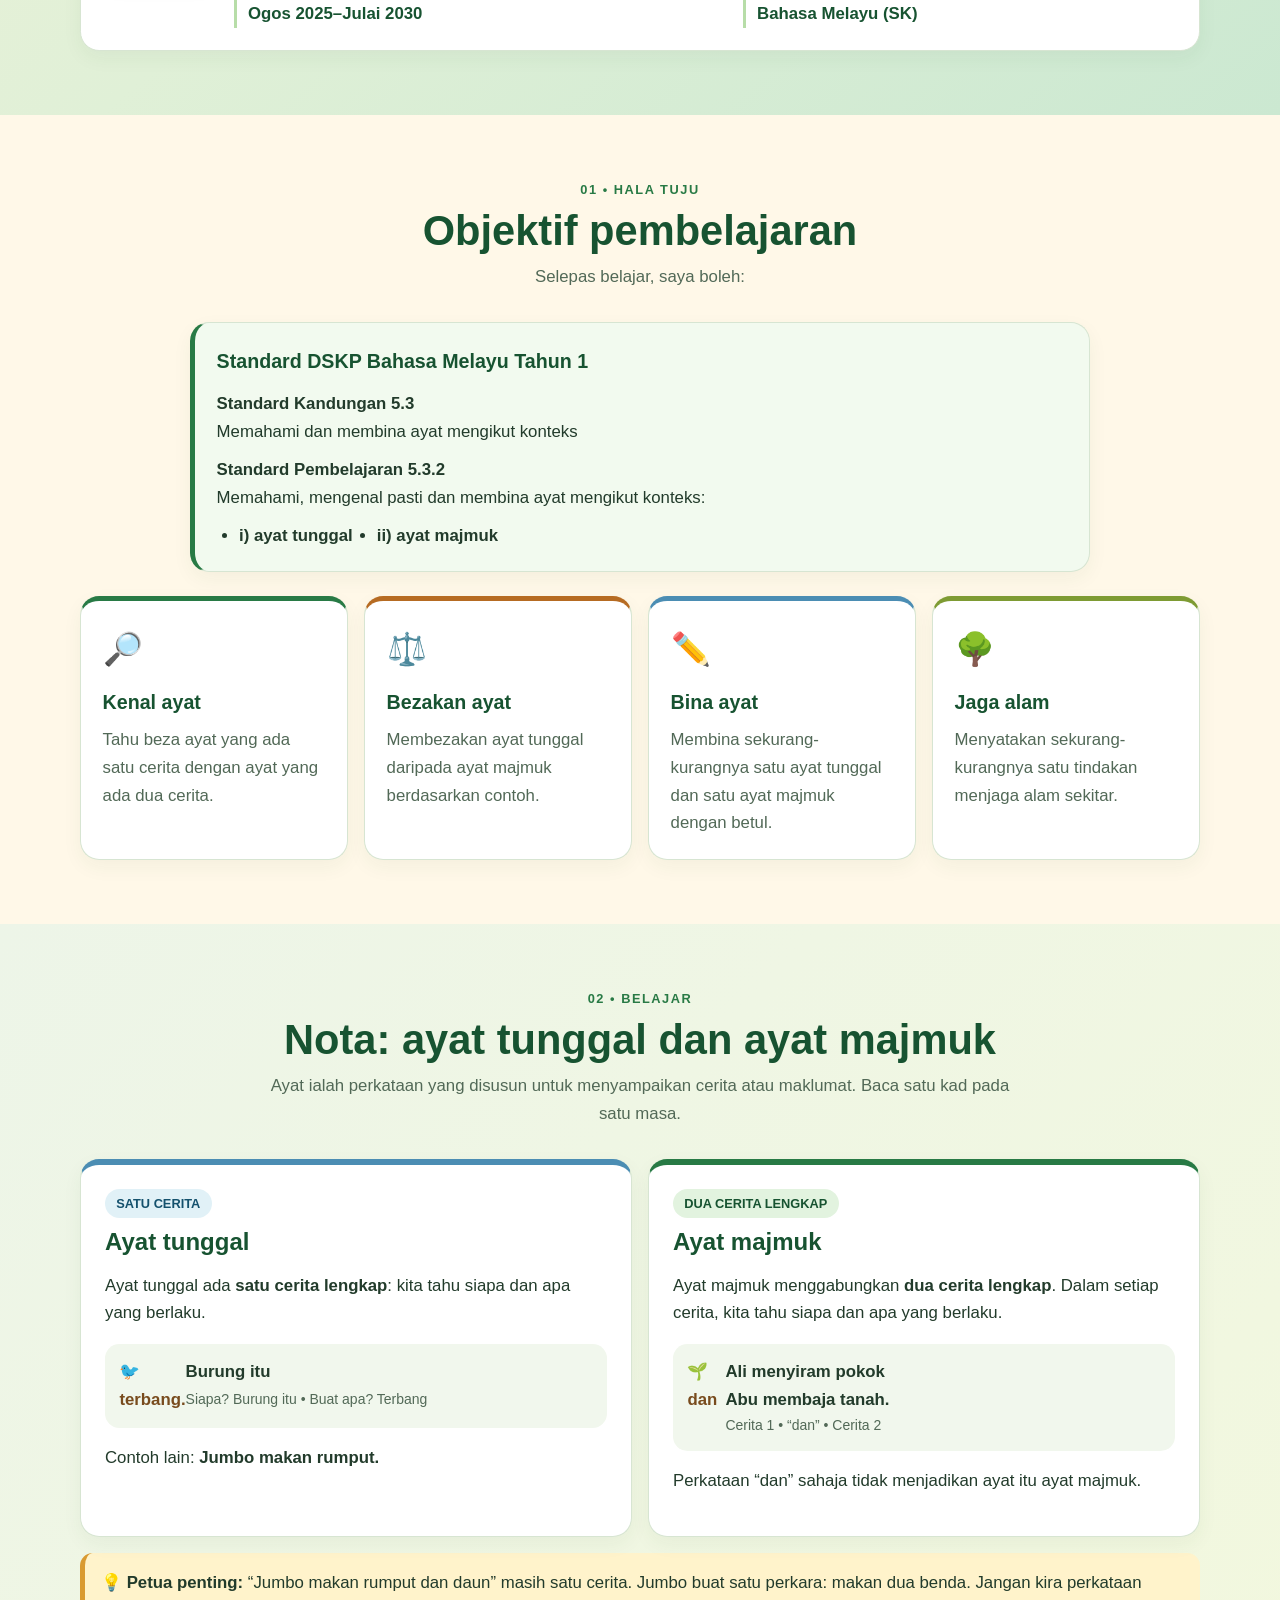
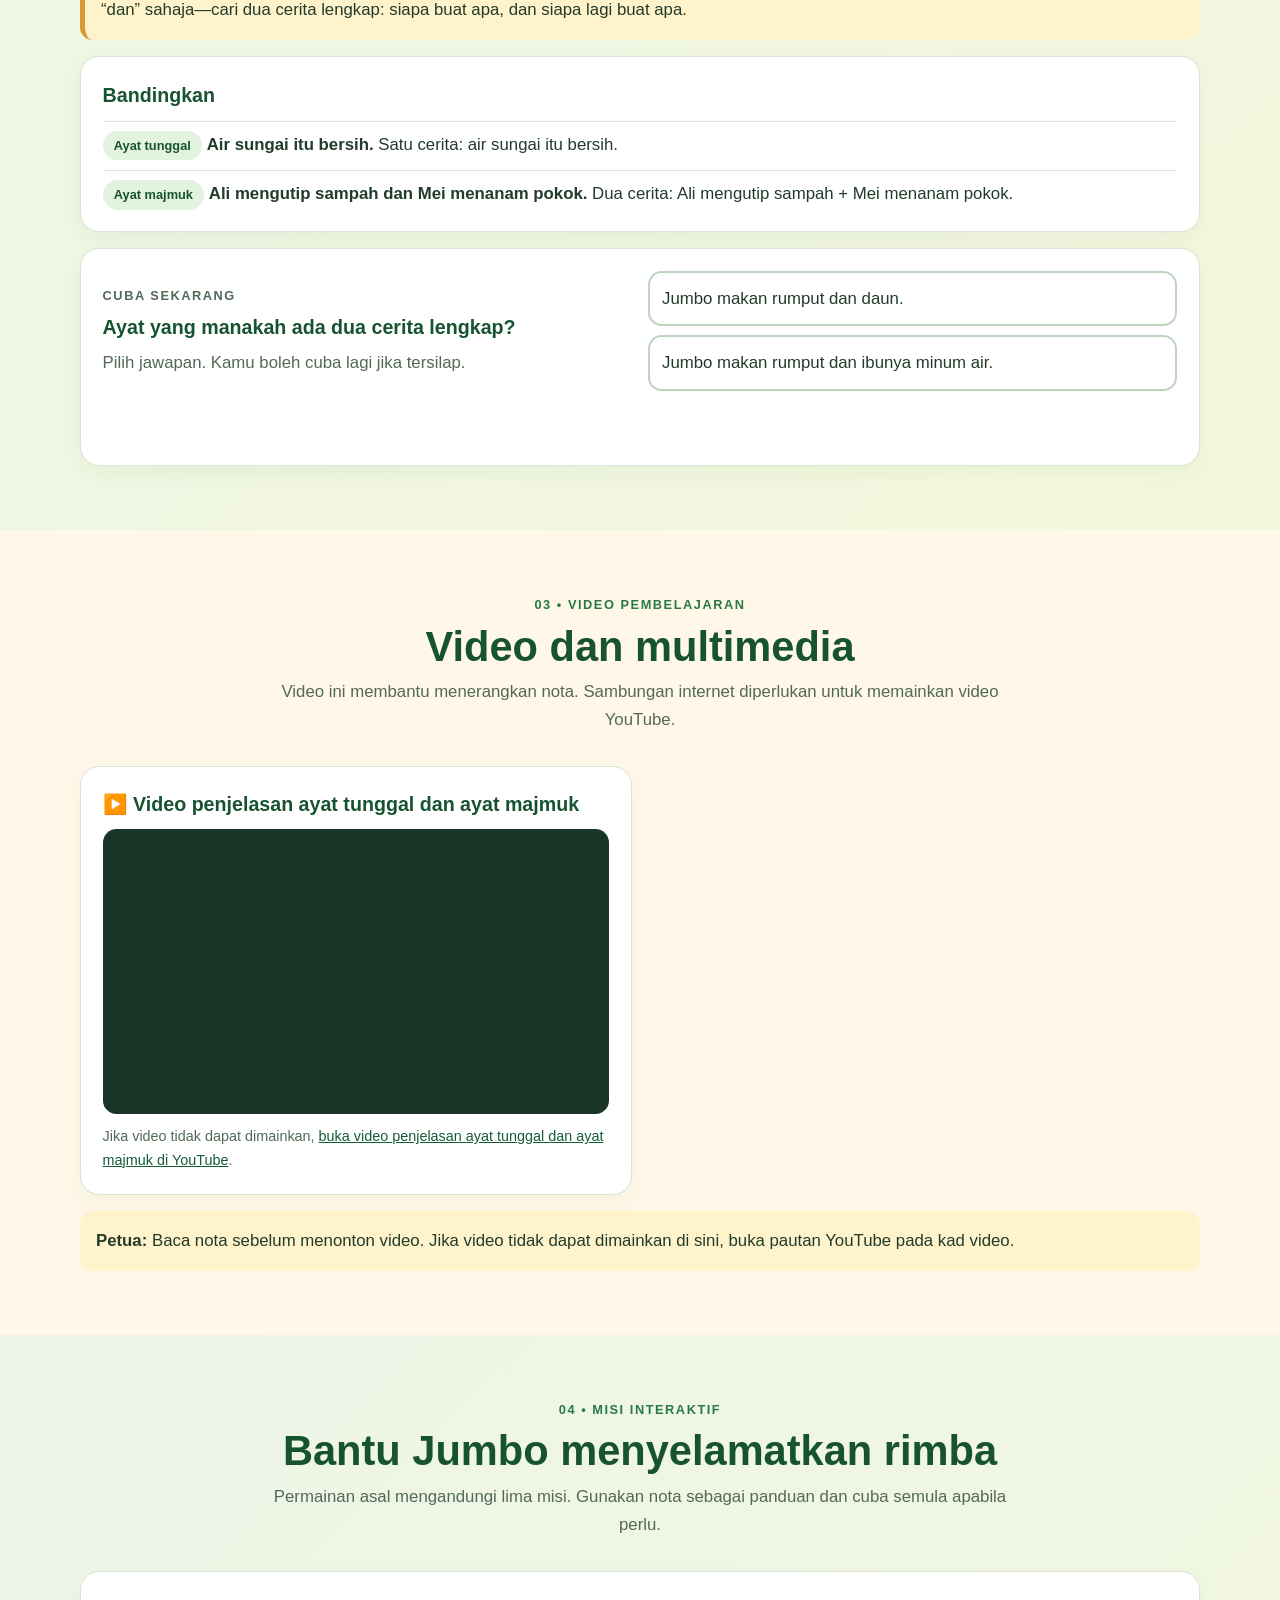
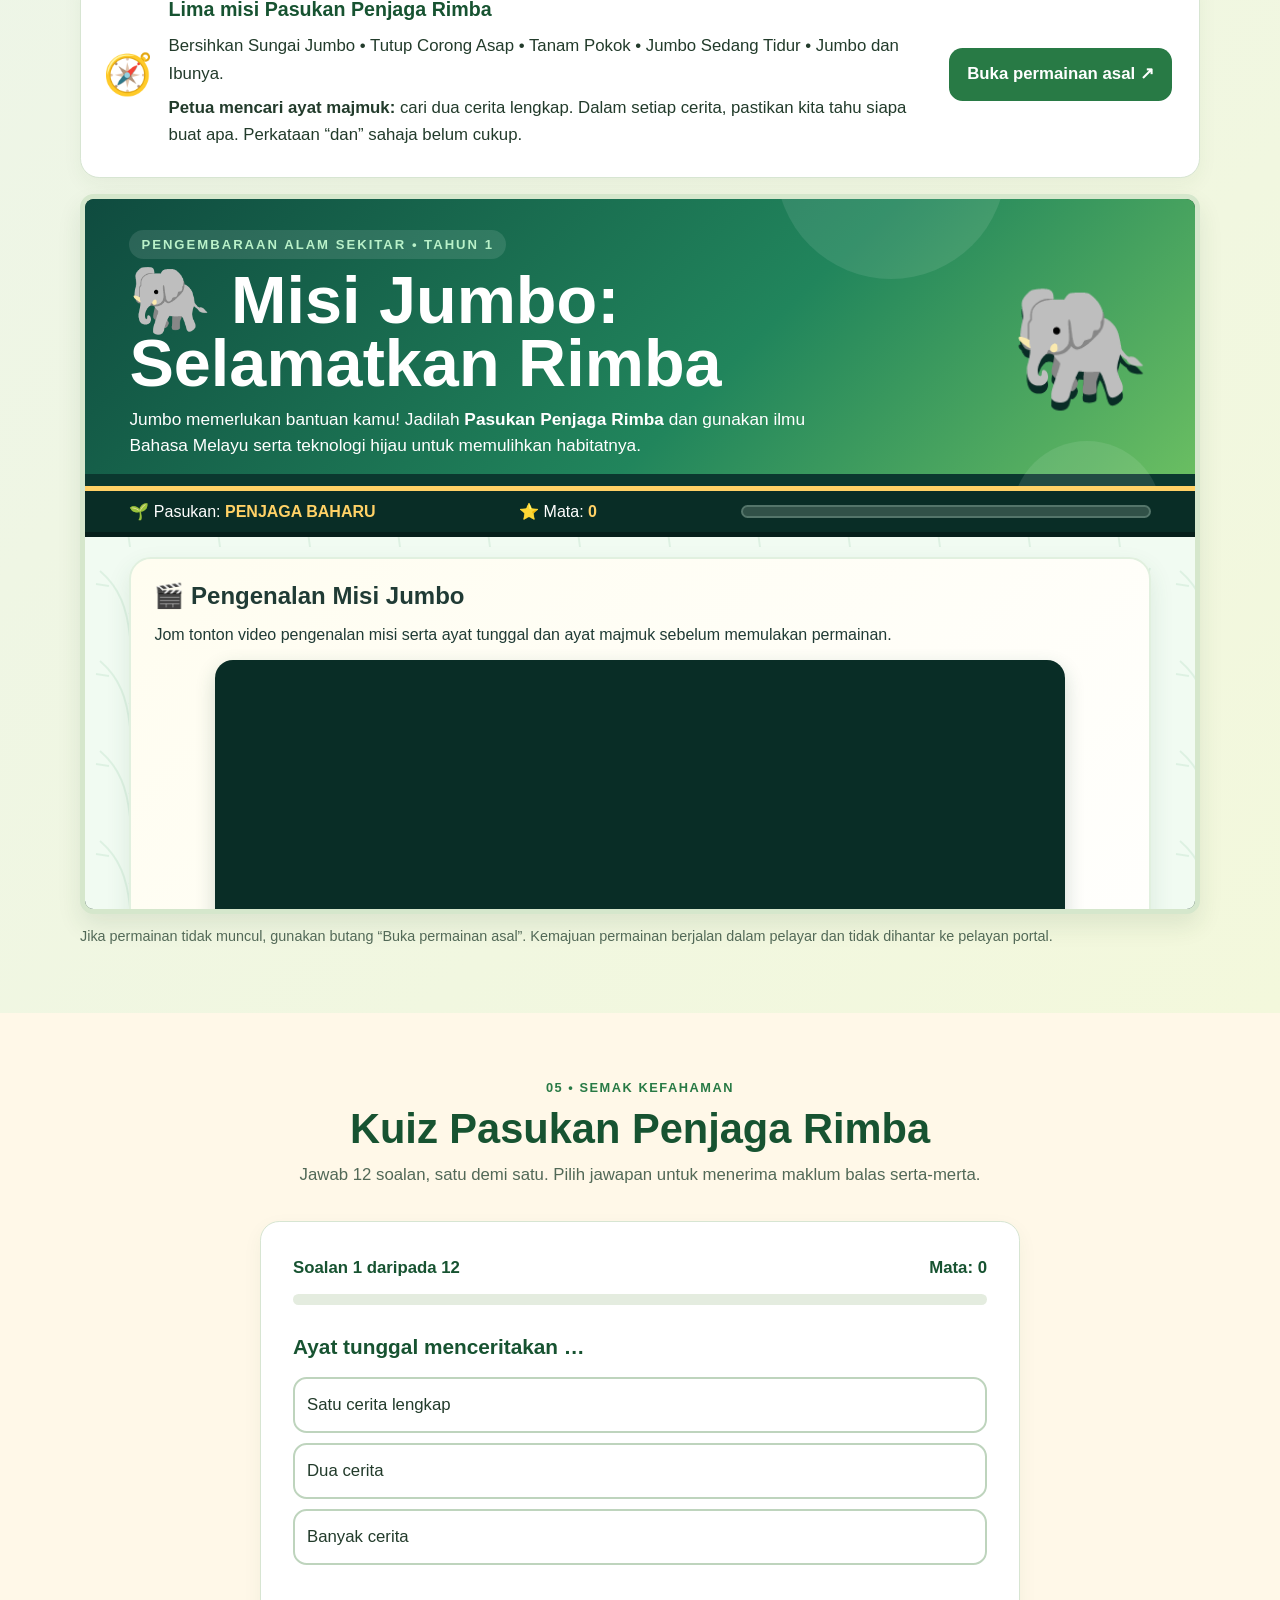
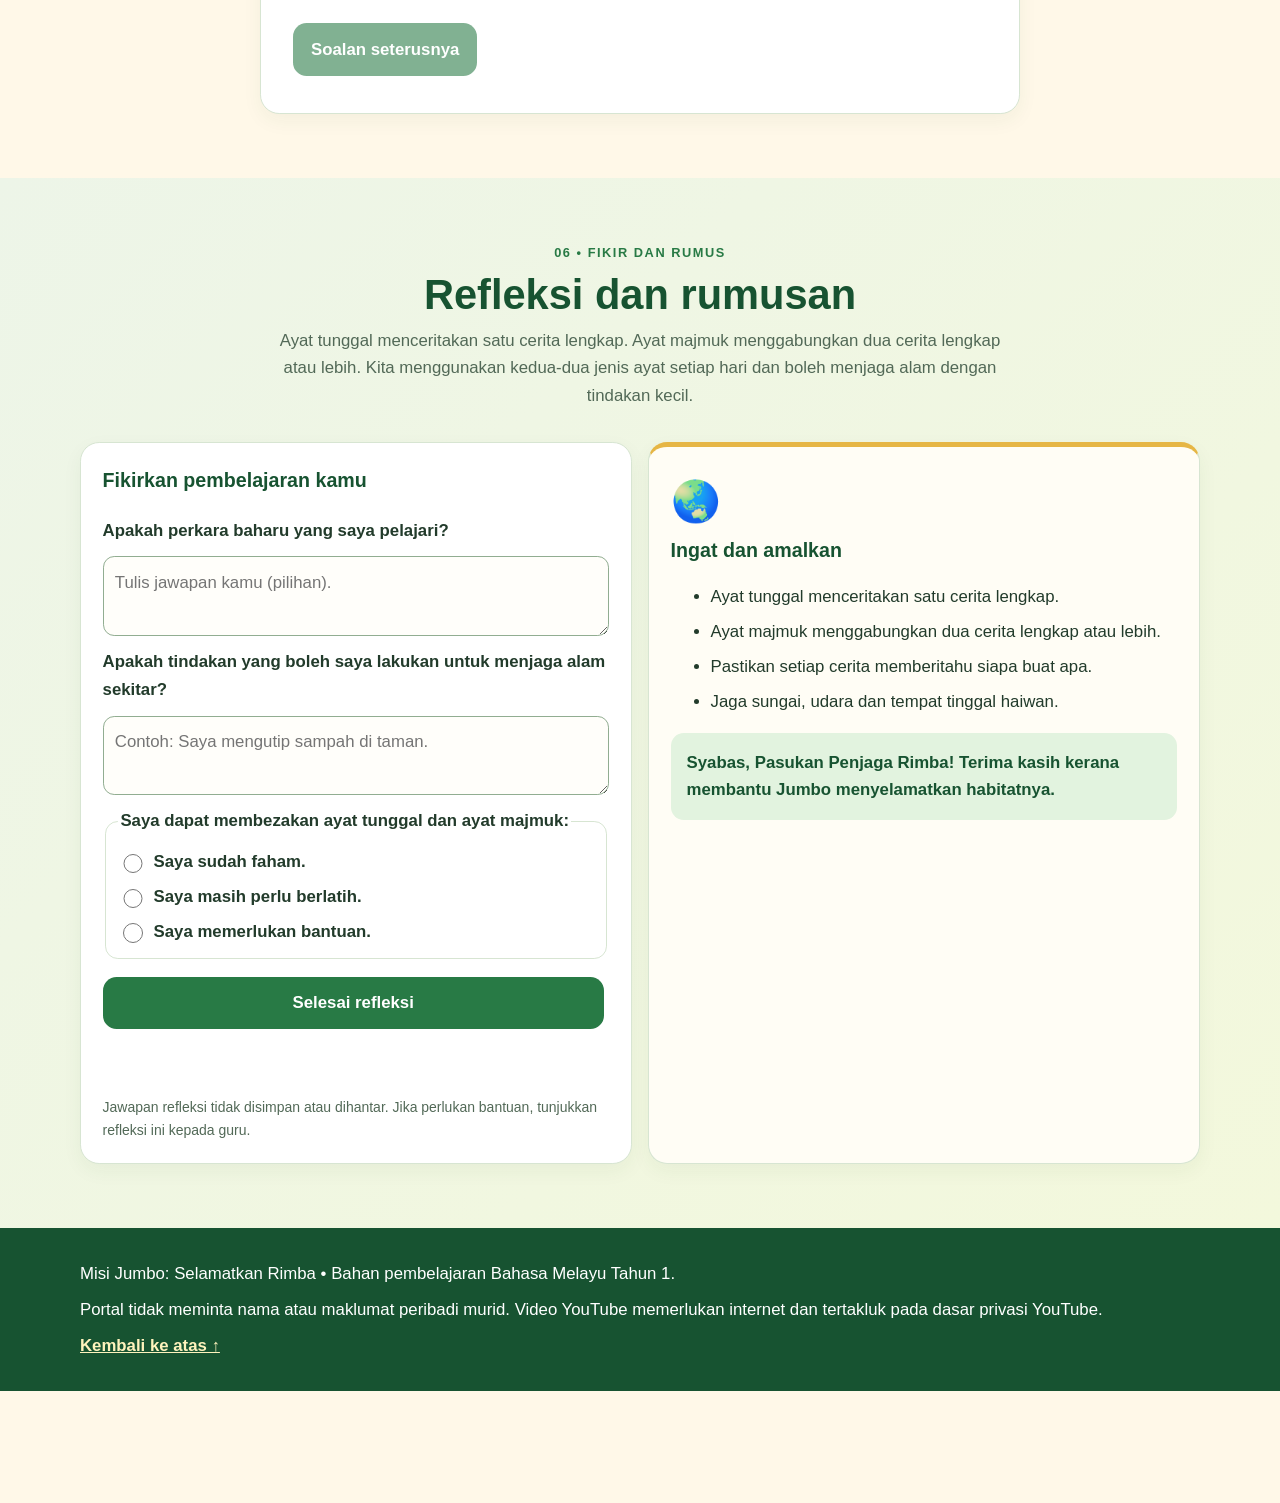
==== commit 9ab5742d: "Publish Misi Jumbo learning portal Co-authored-by: Copilot App <223556219+Copilot@users.noreply.gith" ====
--- a/index.html
+++ b/index.html
@@ -1,127 +1,137 @@
-<!doctype html>
-<html lang="ms">
-<head>
-  <meta charset="utf-8">
-  <meta name="viewport" content="width=device-width, initial-scale=1">
-  <title>Misi Jumbo: Selamatkan Rimba</title>
-  <style>
-    :root{--deep:#123b35;--green:#178b62;--mint:#dff8e9;--leaf:#55b86a;--gold:#ffd166;--orange:#f28c42;--ink:#203b35;--muted:#60766e;--line:#d7e9df}
-    *{box-sizing:border-box}body{margin:0;color:var(--ink);font-family:"Trebuchet MS",Arial,sans-serif;background:#eef9f1 url("data:image/svg+xml,%3Csvg width='90' height='90' viewBox='0 0 90 90' xmlns='http://www.w3.org/2000/svg'%3E%3Cg fill='none' stroke='%23d8efdf' stroke-width='2' opacity='.8'%3E%3Cpath d='M45 78C42 50 35 29 15 12M44 55C59 42 70 27 75 9M24 27l-13-2M58 39l16 1'/%3E%3C/g%3E%3C/svg%3E")}
-    .wrap{width:min(1080px,92%);margin:auto}.hero{color:#fff;background:linear-gradient(135deg,#123b35,#237e58);padding:31px 0 27px;border-bottom:5px solid var(--gold)}.hero-top{display:flex;align-items:center;justify-content:space-between;gap:25px}.eyebrow{color:#b9f1c9;letter-spacing:2px;font-size:.82rem;font-weight:bold}.hero h1{font-size:clamp(2.1rem,6vw,4.3rem);line-height:.95;margin:10px 0}.hero p{max-width:730px;font-size:1.08rem;line-height:1.55;margin:0}.jumbo{font-size:7rem;filter:drop-shadow(0 8px 0 #092d26);animation:walk 3s ease-in-out infinite}@keyframes walk{50%{transform:translateY(-8px) rotate(2deg)}}
-    .hud{background:#092d26;color:#fff}.hud .wrap{display:flex;gap:18px;align-items:center;justify-content:space-between;padding:11px 0}.hud strong{color:var(--gold)}.meter{height:10px;width:min(410px,40vw);background:#315148;border-radius:99px;overflow:hidden}.meter span{display:block;width:0;height:100%;background:linear-gradient(90deg,#9be56d,#ffd166);transition:width .3s}
-    main{padding:25px 0 48px}.panel{background:rgba(255,255,255,.96);border:1px solid #fff;border-radius:22px;box-shadow:0 10px 25px #2b61431c;padding:23px;margin-bottom:22px}.intro{border-left:7px solid var(--gold)}h2{margin:0 0 12px}h3{margin:0 0 8px}.story{font-size:1.08rem;line-height:1.6}.callout{padding:14px 17px;border-radius:15px;background:#fff8d8;border-left:5px solid var(--gold);font-weight:bold}.eco-grid{display:grid;grid-template-columns:repeat(3,1fr);gap:12px;margin-top:17px}.eco-card{padding:15px;border-radius:15px;background:var(--mint);border:1px solid var(--line);line-height:1.4}.eco-card b{display:block;margin-bottom:5px}.map{display:grid;grid-template-columns:repeat(6,1fr);gap:9px;margin-top:17px}.location{position:relative;text-align:center;min-height:115px;padding:13px 5px;border:2px solid var(--line);border-radius:16px;background:#f8fcf9}.location strong{display:block;margin-top:7px;font-size:.8rem}.location small{display:block;color:var(--muted);margin-top:4px}.location.locked{opacity:.5;filter:grayscale(1)}.location.active{border-color:var(--leaf);box-shadow:0 0 0 4px #55b86a38}.location.complete{background:#e0f8e7;border-color:var(--green)}.tag{position:absolute;right:5px;top:4px;font-size:.7rem}
-    .mission{border-top:6px solid var(--leaf)}.mission-head{display:flex;justify-content:space-between;gap:14px;align-items:flex-start}.mission-badge{display:inline-block;background:#e4f8e9;color:#176544;border-radius:99px;padding:6px 10px;font-weight:bold;font-size:.8rem}.question{font-size:1.18rem;font-weight:bold;line-height:1.5;margin:14px 0}.choices,.word-bank{display:flex;flex-wrap:wrap;gap:10px}button{border:0;border-radius:12px;padding:11px 16px;background:#ebf5ee;color:var(--ink);font:inherit;font-weight:bold;cursor:pointer;transition:.15s}button:hover{transform:translateY(-2px);background:#d9efdf}button:focus-visible{outline:3px solid #f6a53a;outline-offset:2px}.primary{background:var(--green);color:#fff}.primary:hover{background:#0f704f}.correct{background:#d4f5df!important;color:#126641}.wrong{background:#ffe2d8!important;color:#a84b35}.feedback{min-height:27px;margin:14px 0 0;font-weight:bold}.good{color:#13754f}.bad{color:#b84d39}.hint{background:#f6fbf7;border-left:4px solid var(--leaf);padding:11px 13px;line-height:1.45}.audio{background:#fff1b8;color:#634900;border:2px solid #f3ce59;border-radius:99px;padding:8px 13px;font-size:.92rem}.audio.playing{background:#ffd166}
-    .parts{display:flex;justify-content:center;gap:12px;flex-wrap:wrap;margin-top:17px}.part{width:112px;text-align:center;padding:14px 5px;background:#f5faf6;border:2px dashed #b9d8c1;border-radius:15px;color:var(--muted)}.part.found{background:#fff5c9;border-style:solid;border-color:var(--gold);color:var(--ink);animation:pop .4s}@keyframes pop{50%{transform:scale(1.08)}}.board{display:flex;flex-wrap:wrap;gap:8px;min-height:58px;padding:14px;border:2px dashed #b9d8c1;border-radius:14px;background:#f8fcf9;margin:14px 0}.board span{background:var(--gold);padding:8px 11px;border-radius:9px;font-weight:bold}.selected{background:var(--gold)!important}.finish{text-align:center;background:linear-gradient(135deg,#123b35,#226c4e);color:#fff}.finish h2{color:var(--gold)}footer{text-align:center;color:var(--muted);font-size:.88rem;padding-bottom:25px}@media(max-width:730px){.hero-top{flex-direction:column;text-align:center}.jumbo{font-size:4.5rem}.hud .wrap{flex-wrap:wrap}.meter{order:3;width:100%}.eco-grid{grid-template-columns:1fr}.map{grid-template-columns:repeat(2,1fr)}.map .location:last-child{grid-column:span 2}.panel{padding:18px}}
-    .river{display:grid;grid-template-columns:1fr 1.1fr;gap:16px;align-items:stretch;background:linear-gradient(160deg,#a7e6ed,#d9f6dc);border-radius:18px;padding:16px;margin:14px 0}.waste-zone{min-height:155px;border:2px dashed #65aeb0;border-radius:15px;padding:12px;background:#ffffff80}.waste-zone h3{color:#17656b}.waste-items{display:flex;flex-wrap:wrap;gap:9px}.waste{min-width:105px;padding:10px 8px;border:2px solid #fff;border-radius:12px;background:#fff;cursor:pointer;text-align:center;font-size:.9rem}.waste:hover,.waste.selected{transform:translateY(-3px);border-color:var(--green);background:#f7fff8}.waste.collected{opacity:.35;pointer-events:none;text-decoration:line-through}.bins{display:grid;grid-template-columns:repeat(2,1fr);gap:12px}.bin{min-height:155px;border-radius:18px;padding:14px;text-align:center;color:#fff;box-shadow:inset 0 -7px #0002}.bin.orange{background:#ef8b32}.bin.yellow{background:#edc83f;color:#493d00}.bin h3{font-size:1.05rem;margin:4px 0}.bin p{font-size:.83rem;margin:5px 0}.bin-target{min-height:45px;border:2px dashed #ffffffaa;border-radius:10px;padding:7px;font-size:.8rem}.bin.correct{outline:4px solid var(--green)}.bin.wrong{outline:4px solid var(--red)}
-    .factory{display:grid;grid-template-columns:1fr 1fr;gap:18px;background:linear-gradient(180deg,#dfe5ec,#f9fcff);border-radius:18px;padding:16px;margin:14px 0}.factory-side h3{text-align:center}.smoke-stack{display:flex;align-items:center;gap:9px;min-height:80px;margin:10px 0;padding:10px;border-radius:14px;background:#4b5662;color:#fff;box-shadow:inset 0 -8px #26303a}.smoke{font-size:1.4rem;letter-spacing:-5px;animation:smoke 2s ease-in-out infinite}@keyframes smoke{50%{transform:translateY(-5px);opacity:.5}}.stack-label,.filter-label{flex:1;text-align:left;font-size:.86rem}.filter-unit{display:flex;align-items:center;gap:9px;min-height:80px;margin:10px 0;padding:10px;border:3px solid #73b78c;border-radius:14px;background:#e1f7e7;cursor:pointer}.filter-unit:hover,.filter-unit.selected{border-color:var(--green);transform:translateY(-2px)}.filter-icon{font-size:1.8rem}.smoke-stack.selected{outline:4px solid var(--gold)}.matched{opacity:.45;pointer-events:none}.factory-wrong{animation:shake .25s}@keyframes shake{25%{transform:translateX(-4px)}75%{transform:translateX(4px)}} 
-    .nursery{background:linear-gradient(180deg,#bce8bf,#e9f8dc);border-radius:18px;padding:16px;margin:14px 0}.holes{display:flex;justify-content:space-around;gap:12px;margin:15px 0}.hole{width:115px;height:75px;border-radius:50%;background:#654735;border:8px solid #93c86c;box-shadow:inset 0 10px #3c2a23;display:flex;align-items:center;justify-content:center;color:#fff;font-size:.8rem;text-align:center}.hole.filled{background:#51a85c;border-color:#f6d76b}.saplings{display:grid;grid-template-columns:repeat(3,1fr);gap:10px}.sapling{min-height:117px;padding:10px;border:3px solid #a7c7a4;border-radius:14px;background:#f8fff2;cursor:pointer;text-align:center;font-size:.82rem}.sapling:hover,.sapling.selected{border-color:var(--green);transform:translateY(-3px)}.sapling.healthy{border-color:#52aa61}.sapling.wilted{border-color:#bf9d78;background:#f2e9dc;color:#795f47}.sapling.planted{opacity:.4;pointer-events:none}.plant-icon{display:block;font-size:2rem;margin-bottom:5px}.nursery-wrong{animation:shake .25s}@media(max-width:730px){.saplings{grid-template-columns:repeat(2,1fr)}}.context-scene{padding:18px;border-radius:16px;background:#e4f6df;text-align:center;font-size:3.4rem;margin:14px 0}.context-scene p{font-size:1rem;margin:8px 0 0;font-weight:bold}.build-area{padding:16px;border-radius:16px;background:#fff8d8;margin:14px 0}.build-cards{display:flex;flex-wrap:wrap;gap:9px;margin-top:12px}.build-card{background:#fff;border:2px solid #e1c75d}.build-card.used{opacity:.4;pointer-events:none}.build-result{min-height:55px;border:2px dashed #b9d8a7;border-radius:12px;padding:12px;background:#f8fff4;font-weight:bold}
-    .context-image{display:block;width:100%;max-height:330px;object-fit:cover;border-radius:16px;margin:14px 0;border:4px solid #d4e9c5}.image-caption{text-align:center;color:var(--muted);font-size:.9rem}
-    .video-panel{border-top:7px solid var(--gold);background:linear-gradient(135deg,#fffdf0,#fff)}.video-wrap{max-width:850px;margin:16px auto 0;border-radius:18px;overflow:hidden;background:#092d26;box-shadow:0 8px 20px #174b3833}.video-wrap video{display:block;width:100%;max-height:480px;background:#092d26}.video-note{text-align:center;color:var(--muted);font-size:.9rem;margin:12px 0 0}    .video-error{display:none;margin:12px auto 0;padding:12px;border-radius:12px;background:#fff0df;color:#85501e;text-align:center}.video-error.show{display:block}.video-error a{color:#176544;font-weight:bold}.video-picker{display:inline-block;margin-top:10px;cursor:pointer}
-    /* Cheerful visual layer: the learning interactions remain unchanged. */
-    body{background-color:#f1fbf2;background-image:radial-gradient(circle at 8% 12%,#fff4b8 0 32px,transparent 33px),radial-gradient(circle at 94% 30%,#d7f4ff 0 45px,transparent 46px),url("data:image/svg+xml,%3Csvg width='90' height='90' viewBox='0 0 90 90' xmlns='http://www.w3.org/2000/svg'%3E%3Cg fill='none' stroke='%23d8efdf' stroke-width='2' opacity='.8'%3E%3Cpath d='M45 78C42 50 35 29 15 12M44 55C59 42 70 27 75 9M24 27l-13-2M58 39l16 1'/%3E%3C/g%3E%3C/svg%3E")}
-    .hero{position:relative;overflow:hidden;background:linear-gradient(135deg,#0f4b3f 0%,#21855c 58%,#6bbf62 100%);box-shadow:inset 0 -12px 0 #0b382f}
-    .hero:before,.hero:after{content:"";position:absolute;border-radius:50%;background:#ffffff18;pointer-events:none}.hero:before{width:230px;height:230px;right:17%;top:-150px}.hero:after{width:150px;height:150px;right:3%;bottom:-105px}.hero-top{position:relative;z-index:1}.eyebrow{display:inline-block;padding:7px 12px;border-radius:99px;background:#ffffff1c}.jumbo{animation:walk 3s ease-in-out infinite,glow 2.5s ease-in-out infinite}@keyframes glow{50%{filter:drop-shadow(0 8px 0 #092d26) drop-shadow(0 0 18px #ffe788)}}
-    .hud{box-shadow:0 5px 0 #061f1b;position:relative;z-index:2}.meter{border:2px solid #54756a;height:13px}.meter span{background:linear-gradient(90deg,#9be56d,#ffe27a,#ffb85c)}
-    .panel{border:2px solid #e1f0df;transition:transform .2s,box-shadow .2s}.panel:hover{transform:translateY(-2px);box-shadow:0 14px 30px #2b61432b}.intro{background:linear-gradient(135deg,#fff,#fffdf0)}.callout{box-shadow:0 5px 0 #efd36b33}
-    .mission{position:relative;overflow:hidden}.mission:after{content:"🌿";position:absolute;right:16px;bottom:10px;font-size:2rem;opacity:.15;transform:rotate(-18deg);pointer-events:none}.mission:nth-of-type(4n){border-top-color:#f2b84b}.mission:nth-of-type(5n){border-top-color:#62aee8}
-    .mission-badge{box-shadow:0 3px 0 #17654420}.audio{box-shadow:0 3px 0 #d4aa3c55}.audio:hover{background:#ffe28a}
-    button{box-shadow:0 3px 0 #174b3820}.primary{box-shadow:0 4px 0 #0b573c}.choices button:hover,.build-card:hover,.sapling:hover,.filter-unit:hover{box-shadow:0 5px 0 #174b3825}
-    .map .location:nth-child(1){background:#fff8d9;border-color:#f1d270}.map .location:nth-child(2){background:#e2f6ff;border-color:#8ed4ec}.map .location:nth-child(3){background:#e7f8df;border-color:#9bd385}.map .location:nth-child(4){background:#fff0df;border-color:#efbc7f}.map .location:nth-child(5){background:#f4e7ff;border-color:#c6a3e4}.map .location.complete{background:#d9f7df;border-color:#48b979}
-    .eco-card{transition:transform .2s,box-shadow .2s}.eco-card:hover{transform:translateY(-4px) rotate(-1deg);box-shadow:0 7px 14px #2b61432b}.finish{border:0;box-shadow:0 12px 30px #143d2c55}
-  </style>
-</head>
-<body>
-  <header class="hero"><div class="wrap hero-top"><div><div class="eyebrow">PENGEMBARAAN ALAM SEKITAR • TAHUN 1</div><h1>🐘 Misi Jumbo:<br>Selamatkan Rimba</h1><p>Jumbo memerlukan bantuan kamu! Jadilah <strong>Pasukan Penjaga Rimba</strong> dan gunakan ilmu Bahasa Melayu serta teknologi hijau untuk memulihkan habitatnya.</p></div><div class="jumbo" aria-label="Jumbo si gajah">🐘</div></div></header>
-  <div class="hud"><div class="wrap"><span>🌱 Pasukan: <strong id="rank">PENJAGA BAHARU</strong></span><span>⭐ Mata: <strong id="xp">0</strong></span><div class="meter" aria-label="Kemajuan pemulihan habitat"><span id="meter"></span></div></div></div>
-  <main class="wrap">
-    <section class="panel video-panel" aria-labelledby="video-title"><h2 id="video-title">🎬 Pengenalan Misi Jumbo</h2><p>Jom tonton video pengenalan misi serta ayat tunggal dan ayat majmuk sebelum memulakan permainan.</p><div class="video-wrap"><iframe width="100%" height="480" src="https://www.youtube.com/embed/cld8EUnH0_0" title="MISI JUMBO: AYAT TUNGGAL DAN AYAT MAJMUK" frameborder="0" referrerpolicy="strict-origin-when-cross-origin" allow="accelerometer; autoplay; clipboard-write; encrypted-media; gyroscope; picture-in-picture; web-share" allowfullscreen></iframe></div><p class="video-note">Tekan ▶ untuk mula. Sambungan internet diperlukan untuk memainkan video YouTube.</p><p class="video-note"><a href="https://youtu.be/cld8EUnH0_0?si=64o48O7R-yEGc9-E" target="_blank" rel="noopener">🌐 Buka video terus di YouTube</a> jika pemain tidak dapat dimuatkan.</p></section>
-    <section class="panel intro"><h2>🚨 AMARAN HABITAT TERANCAM <button class="audio" data-audio="audio/audio-pengenalan.mp3">🔊 Dengar cerita Jumbo</button></h2><p class="story"><strong>Jumbo perlukan bantuan kamu!</strong> Habitatnya rosak dan dia mencari tempat yang selamat.</p><div class="callout">🎯 Misi utama: bina ayat, pilih penyelesaian hijau dan pulihkan rimba Jumbo! <button class="audio" data-audio="audio/audio-misi-utama.mp3">🔊 Dengar misi</button></div></section>
-    <section class="panel"><h2>🌿 Tiga langkah misi</h2><p>Dengar arahan untuk mengetahui cara bermain.</p><button class="audio" data-audio="audio/tiga-langkah-misi.mp3">🔊 Dengar arahan</button><div class="eco-grid"><div class="eco-card">🏭 <b>Masalah alam</b><br>Udara, sungai dan hutan terancam.</div><div class="eco-card">📝 <b>Bahasa Melayu</b><br>Ayat tunggal dan ayat majmuk.</div><div class="eco-card">🌱 <b>Tindakan hijau</b><br>Bersihkan, lindungi dan tanam semula.</div></div></section>
-    <section class="panel"><h2>🗺️ PETA PEMULIHAN RIMBA</h2><p>Pilih misi yang bercahaya. Lengkapkan misi mengikut turutan.</p><div class="map" id="map"></div></section>
-    <section class="panel mission"><div class="mission-head"><div><span class="mission-badge">LEVEL 1 • KITAR SEMULA</span><h2>♻️ Bersihkan Sungai Jumbo</h2></div><span>🌊</span></div><p>Asingkan sampah mengikut tong yang betul. Pilih satu sampah, kemudian pilih tongnya. <button class="audio" data-audio="audio/level-1.mp3">🔊 Dengar arahan</button></p><div class="river"><div class="waste-zone"><h3>🌊 Sampah di sungai</h3><div class="waste-items" id="wasteItems"><button class="waste" data-type="plastic">🧴 <strong>Plastik 1</strong><br>Adlan suka main bola.</button><button class="waste" data-type="plastic">🛍️ <strong>Plastik 2</strong><br>Darell suka menyanyi.</button><button class="waste" data-type="plastic">🥤 <strong>Plastik 3</strong><br>Akmal suka memasak.</button><button class="waste" data-type="tin">🥫 <strong>Tin 1</strong><br>Nelson membeli buku dan pensil.</button><button class="waste" data-type="tin">🥤 <strong>Tin 2</strong><br>Aidil suka makan ayam dan sayur.</button><button class="waste" data-type="tin">🥫 <strong>Tin 3</strong><br>Najib pandai menulis dan membaca.</button></div></div><div class="bins"><button class="bin orange" data-bin="plastic"><h3>🟠 TONG OREN</h3><p>AYAT TUNGGAL<br><strong>PLASTIK</strong></p><div class="bin-target">Pilih plastik dahulu</div></button><button class="bin yellow" data-bin="tin"><h3>🟡 TONG KUNING</h3><p><strong>TIN</strong><br>AYAT MAJMUK</p><div class="bin-target">Pilih tin dahulu</div></button></div></div><p class="hint">💡 Ayat tunggal mempunyai satu cerita. Ayat majmuk mempunyai dua cerita yang digabungkan.</p><p class="feedback" id="f1" aria-live="polite"></p></section>
-    <section class="panel mission"><div class="mission-head"><div><span class="mission-badge">LEVEL 2 • PADANKAN AYAT</span><h2>🏭 Tutup Corong Asap</h2></div><span>🌱</span></div><p>Pilih satu corong kilang, kemudian padankan dengan penapis yang mempunyai jenis ayat yang sama. <button class="audio" data-audio="audio/level-2.mp3">🔊 Dengar arahan</button></p><div class="factory"><div class="factory-side"><h3>🏭 Corong kilang berasap</h3><div class="smoke-stack" data-kind="single"><span class="smoke">💨💨</span><span class="stack-label"><strong>Corong 1</strong><br>AYAT TUNGGAL</span></div><div class="smoke-stack" data-kind="single"><span class="smoke">💨💨</span><span class="stack-label"><strong>Corong 2</strong><br>AYAT TUNGGAL</span></div><div class="smoke-stack" data-kind="compound"><span class="smoke">💨💨</span><span class="stack-label"><strong>Corong 3</strong><br>AYAT MAJMUK</span></div><div class="smoke-stack" data-kind="compound"><span class="smoke">💨💨</span><span class="stack-label"><strong>Corong 4</strong><br>AYAT MAJMUK</span></div></div><div class="factory-side"><h3>🌿 Penapis corong</h3><button class="filter-unit" data-kind="compound"><span class="filter-icon">🟢</span><span class="filter-label"><strong>Penapis A</strong><br>Saya suka makan ayam dan telur.</span></button><button class="filter-unit" data-kind="single"><span class="filter-icon">🔵</span><span class="filter-label"><strong>Penapis B</strong><br>Jackieus pandai melukis.</span></button><button class="filter-unit" data-kind="compound"><span class="filter-icon">🟢</span><span class="filter-label"><strong>Penapis C</strong><br>Asnave pandai bernyanyi dan menari.</span></button><button class="filter-unit" data-kind="single"><span class="filter-icon">🔵</span><span class="filter-label"><strong>Penapis D</strong><br>Uwaies suka bermain game.</span></button></div></div><p class="hint">💡 Corong ayat tunggal dipadankan dengan penapis B atau D. Corong ayat majmuk dipadankan dengan penapis A atau C.</p><p class="feedback" id="f2" aria-live="polite"></p></section>
-    <section class="panel mission"><div class="mission-head"><div><span class="mission-badge">LEVEL 3 • TANAM POKOK</span><h2>🌱 Kenali Ayat Majmuk</h2></div><span>🌳</span></div><p>Kenal pasti ayat majmuk. Pilih anak pokok yang sihat dan tanam ke dalam tiga lubang kecil. <button class="audio" data-audio="audio/level-3.mp3">🔊 Dengar arahan</button></p><div class="nursery"><h3>🌱 Tiga lubang kecil</h3><div class="holes"><div class="hole" id="hole1">Lubang 1<br>kosong</div><div class="hole" id="hole2">Lubang 2<br>kosong</div><div class="hole" id="hole3">Lubang 3<br>kosong</div></div><h3>🌿 Pilih anak pokok yang sihat</h3><div class="saplings" id="saplings"><button class="sapling healthy" data-kind="compound"><span class="plant-icon">🌱</span>Ali membaca buku dan melukis gambar.</button><button class="sapling wilted" data-kind="single"><span class="plant-icon">🥀</span>Siti menyiram pokok.</button><button class="sapling healthy" data-kind="compound"><span class="plant-icon">🌱</span>Rina makan nasi dan minum air.</button><button class="sapling wilted" data-kind="single"><span class="plant-icon">🥀</span>Jumbo makan rumput.</button><button class="sapling healthy" data-kind="compound"><span class="plant-icon">🌱</span>Amir menanam pokok dan menyiramnya.</button><button class="sapling wilted" data-kind="single"><span class="plant-icon">🥀</span>Burung itu terbang.</button></div></div><p class="hint">💡 Ayat majmuk mempunyai dua perbuatan yang digabungkan dengan “dan”.</p><p class="feedback" id="f3" aria-live="polite"></p></section>
-    <section class="panel mission"><div class="mission-head"><div><span class="mission-badge">LEVEL 4 • BINA AYAT BERDASARKAN GAMBAR</span><h2>😴 Jumbo Sedang Tidur</h2></div><span>🐘</span></div><p>Lihat gambar, kemudian susun kad perkataan untuk membina ayat tunggal. <button class="audio" data-audio="audio/level-4.mp3">🔊 Dengar arahan</button></p><img class="context-image" src="jumbo-tidur.png" alt="Jumbo sedang tidur di bawah pokok dalam hutan"><p class="image-caption">Jumbo berehat di bawah pokok.</p><div class="build-area"><div class="build-result" id="buildResult4">Klik kad perkataan mengikut urutan.</div><div class="build-cards" id="buildBank4"></div></div><p class="hint">💡 Gambar menunjukkan satu perbuatan sahaja, jadi bina ayat tunggal.</p><p class="feedback" id="f4" aria-live="polite"></p><button class="primary" id="buildCheck4">Semak ayat</button><button id="buildClear4">Mula semula</button></section>
-    
-    
-    <section class="panel mission"><div class="mission-head"><div><span class="mission-badge">LEVEL 5 • BINA AYAT MAJMUK</span><h2>🐘 Jumbo dan Ibunya</h2></div><span>🌿</span></div><p>Gabungkan dua ayat tunggal berdasarkan gambar. Susun kad perkataan mengikut urutan. <button class="audio" data-audio="audio/level-5.mp3">🔊 Dengar arahan</button></p><img class="context-image" src="jumbo-ibu-makan.png" alt="Jumbo dan ibunya sedang makan rumput di dalam hutan"><p class="image-caption">Jumbo dan ibunya sedang makan rumput.</p><div class="build-area"><div class="callout">Ayat 1: <strong>Jumbo sedang makan rumput.</strong><br>Ayat 2: <strong>Ibu Jumbo sedang makan rumput.</strong></div><div class="build-result" id="buildResult">Klik kad perkataan untuk membina ayat.</div><div class="build-cards" id="buildBank"></div></div><p class="hint">💡 Gabungkan dua ayat tunggal dengan kata hubung “dan”.</p><p class="feedback" id="f5" aria-live="polite"></p><button class="primary" id="buildCheck">Semak ayat majmuk</button><button id="buildClear">Mula semula</button></section>
-    <section class="panel"><h2>🐘 STATUS PEMULIHAN JUMBO</h2><div class="parts" id="parts"></div></section>
-    <section class="panel finish"><h2 id="finishTitle">🌳 Rimba menunggu tindakan kamu!</h2><p id="finishText">Lengkapkan semua misi untuk mengembalikan Jumbo ke habitat yang selamat.</p><button class="primary" id="reset">🔄 Mulakan pengembaraan semula</button></section>
-  </main>
-  <footer>BBM Digital Bahasa Melayu Tahun 1 • Ayat Tunggal dan Ayat Majmuk • Alam Sekitar dan Teknologi Hijau</footer>
-  <script>
-    const missions=[["Level 1 • Kenali Ayat","🌱 Ayat tunggal"],["Level 2 • Bina Ayat","💧 Ayat lengkap"],["Level 3 • Susun Perkataan","🌳 Ayat tersusun"],["Level 4 • Gabungkan Ayat","🌿 Kata hubung dan"],["Misi Akhir • Gambar Jumbo","🐘 Jumbo selamat"]];let score=0,done=new Set();
-    const map=document.getElementById("map"),parts=document.getElementById("parts"),icons=["🌱","💧","🌳","🌿","🐘"];
-    missions.forEach((m,i)=>{map.innerHTML+=`<div class="location ${i?"locked":"active"}" id="loc${i}"><span class="tag">${i?"🔒":"▶️"}</span><div>${icons[i]}</div><strong>${i<4?"LEVEL "+(i+1):"AKHIR"}</strong><small>${m[0].split("•")[1]||m[0]}</small></div>`;parts.innerHTML+=`<div class="part" id="part${i}"><div>❌</div><small>${m[1]}</small></div>`});
-    function win(i,feedback){if(done.has(i))return;done.add(i);score+=100;document.getElementById("xp").textContent=score;document.getElementById("rank").textContent=done.size>=5?"WIRA RIMBA":done.size>=3?"RENJER MUDA":"PENJAGA BAHARU";document.getElementById("meter").style.width=done.size/5*100+"%";document.getElementById("loc"+i).className="location complete";document.querySelector("#loc"+i+" .tag").textContent="✅";document.getElementById("part"+i).className="part found";document.querySelector("#part"+i+" div").textContent="✅";feedback.textContent="✅ Betul! Habitat Jumbo semakin pulih. +100 mata.";feedback.className="feedback good";if(done.size<5){const next=document.getElementById("loc"+done.size);next.className="location active";next.querySelector(".tag").textContent="▶️"}else{document.getElementById("finishTitle").textContent="🐘 JUMBO SELAMAT!";document.getElementById("finishText").textContent="Tahniah! Kamu berjaya menggunakan ilmu Bahasa Melayu untuk memulihkan rimba."}}
-    let selectedStack=null,matchedFilters=0;document.querySelectorAll(".smoke-stack").forEach(stack=>stack.onclick=()=>{if(stack.classList.contains("matched"))return;document.querySelectorAll(".smoke-stack").forEach(item=>item.classList.remove("selected"));stack.classList.add("selected");selectedStack=stack;});
-    document.querySelectorAll(".filter-unit").forEach(filter=>filter.onclick=()=>{const f=document.getElementById("f2");if(!selectedStack){f.textContent="👆 Pilih satu corong berasap dahulu.";f.className="feedback bad";return}if(selectedStack.dataset.kind===filter.dataset.kind){selectedStack.classList.remove("selected");selectedStack.classList.add("matched");filter.classList.add("matched");matchedFilters++;selectedStack=null;f.textContent=matchedFilters===4?"✅ Semua corong ditutup! Asap hitam berjaya ditapis. +100 mata.":"✅ Padanan betul! Corong dan penapis mempunyai jenis ayat yang sama.";f.className="feedback good";if(matchedFilters===4)win(1,f)}else{filter.classList.add("factory-wrong");setTimeout(()=>filter.classList.remove("factory-wrong"),300);f.textContent="⚠️ Padanan belum betul. Semak label ayat tunggal atau ayat majmuk.";f.className="feedback bad"}});
-    let selectedWaste=null,collectedWaste=0;document.querySelectorAll("#wasteItems .waste").forEach(waste=>waste.onclick=()=>{if(waste.classList.contains("collected"))return;document.querySelectorAll("#wasteItems .waste").forEach(item=>item.classList.remove("selected"));waste.classList.add("selected");selectedWaste=waste;});
-    document.querySelectorAll(".bin").forEach(bin=>bin.onclick=()=>{const f=document.getElementById("f1");if(!selectedWaste){f.textContent="👆 Pilih satu sampah di sungai dahulu.";f.className="feedback bad";return}if(selectedWaste.dataset.type===bin.dataset.bin){selectedWaste.classList.remove("selected");selectedWaste.classList.add("collected");collectedWaste++;bin.classList.add("correct");setTimeout(()=>bin.classList.remove("correct"),350);selectedWaste=null;f.textContent=collectedWaste===6?"✅ Semua sampah diasingkan! Sungai Jumbo semakin bersih. +100 mata.":"✅ Betul! Sampah dimasukkan ke tong yang sesuai.";f.className="feedback good";if(collectedWaste===6)win(0,f)}else{bin.classList.add("wrong");setTimeout(()=>bin.classList.remove("wrong"),350);f.textContent="⚠️ Tong belum betul. Plastik ke tong oren, tin ke tong kuning.";f.className="feedback bad"}});
-    let planted=0;document.querySelectorAll(".sapling").forEach(sapling=>sapling.onclick=()=>{const f=document.getElementById("f3");if(sapling.classList.contains("planted"))return;if(sapling.dataset.kind==="compound"){const hole=document.getElementById("hole"+(planted+1));hole.innerHTML="🌳<br>ditanam";hole.classList.add("filled");sapling.classList.add("planted");planted++;f.textContent=planted===3?"✅ Tiga anak pokok sihat berjaya ditanam! Rimba semakin hijau. +100 mata.":"✅ Betul! Ayat majmuk menjadi pokok yang sihat.";f.className="feedback good";if(planted===3)win(2,f)}else{sapling.classList.add("nursery-wrong");setTimeout(()=>sapling.classList.remove("nursery-wrong"),300);f.textContent="⚠️ Anak pokok ini layu. Itu ayat tunggal. Cari ayat majmuk yang menggunakan “dan”.";f.className="feedback bad"}});
-    const answer4=["Jumbo","sedang","tidur"],chosen4=[];["tidur","Jumbo","sedang"].sort(()=>Math.random()-.5).forEach(word=>{const card=document.createElement("button");card.className="build-card";card.textContent=word;card.onclick=()=>{if(card.disabled)return;chosen4.push(word);card.disabled=true;card.classList.add("used");document.getElementById("buildResult4").textContent=chosen4.join(" ")};document.getElementById("buildBank4").appendChild(card)});document.getElementById("buildCheck4").onclick=()=>{const f=document.getElementById("f4");if(chosen4.join("|")===answer4.join("|")){f.textContent="✅ Ayat tunggal yang sesuai dengan gambar! +100 mata.";f.className="feedback good";win(3,f)}else{f.textContent="⚠️ Susunan belum betul. Lihat gambar dan mulakan dengan “Jumbo”.";f.className="feedback bad"}};document.getElementById("buildClear4").onclick=()=>{chosen4.length=0;document.getElementById("buildResult4").textContent="Klik kad perkataan mengikut urutan.";document.querySelectorAll("#buildBank4 .build-card").forEach(card=>{card.disabled=false;card.classList.remove("used")})};
-    const buildAnswer=["Jumbo","dan","ibunya","sedang","makan","rumput."],buildChosen=[];[...buildAnswer].sort(()=>Math.random()-.5).forEach(word=>{const card=document.createElement("button");card.className="build-card";card.textContent=word;card.onclick=()=>{if(card.disabled)return;buildChosen.push(word);card.disabled=true;card.classList.add("used");document.getElementById("buildResult").textContent=buildChosen.join(" ")};document.getElementById("buildBank").appendChild(card)});document.getElementById("buildCheck").onclick=()=>{const f=document.getElementById("f5");if(buildChosen.join("|")===buildAnswer.join("|")){f.textContent="✅ Ayat majmuk yang sesuai dengan gambar! Jumbo mendapat 2 tenaga hijau. +100 mata.";f.className="feedback good";win(4,f)}else{f.textContent="⚠️ Susunan belum sesuai. Gunakan kedua-dua ayat dan kata hubung “dan”.";f.className="feedback bad"}};document.getElementById("buildClear").onclick=()=>{buildChosen.length=0;document.getElementById("buildResult").textContent="Klik kad perkataan untuk membina ayat.";document.querySelectorAll(".build-card").forEach(card=>{card.disabled=false;card.classList.remove("used")})};
-    document.getElementById("reset").onclick=()=>location.reload();
-    const speech=window.speechSynthesis;let activeAudio=null;
-    function malayVoice(){
-      const voices=speech.getVoices();
-      return voices.find(v=>v.lang.toLowerCase()==="ms-my")||
-        voices.find(v=>v.lang.toLowerCase().startsWith("ms-"))||
-        voices.find(v=>v.lang.toLowerCase()==="ms")||
-        voices.find(v=>/malay|melayu|bahasa malaysia/i.test(v.name));
-    }
-    function speak(text,button){
-      if(!speech){button.textContent="Audio tidak disokong";return}
-      if(speech.speaking){speech.cancel();if(activeAudio===button){button.classList.remove("playing");activeAudio=null;return}}
-      const utterance=new SpeechSynthesisUtterance(text);
-      const voice=malayVoice();
-      utterance.lang="ms-MY";
-      if(!voice){
-        button.classList.remove("playing");
-        button.setAttribute("title","Pasang suara Bahasa Melayu dalam tetapan suara peranti.");
-        const panel=button.closest(".panel");
-        const feedback=panel ? panel.querySelector(".feedback") : null;
-        if(feedback){
-          feedback.textContent="⚠️ Suara Bahasa Melayu belum dipasang. Sila pasang suara Malay (Malaysia) dalam tetapan suara peranti.";
-          feedback.className="feedback bad";
-        }
-        return;
-      }
-      utterance.voice=voice;
-      utterance.lang=voice.lang;
-      utterance.rate=.86;utterance.pitch=1.05;
-      button.classList.add("playing");activeAudio=button;
-      utterance.onend=()=>{button.classList.remove("playing");activeAudio=null};
-      utterance.onerror=()=>{button.classList.remove("playing");activeAudio=null};
-      speech.speak(utterance);
-    }
-    speech.addEventListener("voiceschanged",malayVoice);
-    let activeFileAudio=null;
-    const audioAlternatives={
-      "audio/audio-pengenalan.mp3":["audio/audio-pengenalan.mp3","audio pengenalan.mp3"],
-      "audio/audio-misi-utama.mp3":["audio/audio-misi-utama.mp3","audio misi utama.mp3"],
-      "audio/tiga-langkah-misi.mp3":["audio/tiga-langkah-misi.mp3","tiga langkah misi.mp3"],
-      "audio/level-1.mp3":["audio/level-1.mp3","level 1 .mp3"],
-      "audio/level-2.mp3":["audio/level-2.mp3","level 2.mp3"],
-      "audio/level-3.mp3":["audio/level-3.mp3","level 3.mp3"],
-      "audio/level-4.mp3":["audio/level-4.mp3","level 4.mp3"],
-      "audio/level-5.mp3":["audio/level-5.mp3","level 5.mp3"]
-    };
-    document.querySelectorAll("[data-audio]").forEach(button=>button.addEventListener("click",()=>{
-      if(activeFileAudio){activeFileAudio.pause();activeFileAudio.currentTime=0;document.querySelectorAll("[data-audio]").forEach(item=>item.classList.remove("playing"));activeFileAudio=null}
-      const choices=audioAlternatives[button.dataset.audio]||[button.dataset.audio];
-      let index=0;
-      const tryAudio=()=>{
-        if(index>=choices.length){button.title="Fail audio tidak ditemui. Pastikan fail MP3 berada dalam folder yang sama dengan index.html atau dalam folder audio.";return}
-        const player=new Audio(choices[index++]);
-        activeFileAudio=player;button.classList.add("playing");
-        player.addEventListener("ended",()=>{button.classList.remove("playing");activeFileAudio=null});
-        player.addEventListener("error",()=>{button.classList.remove("playing");if(activeFileAudio===player)activeFileAudio=null;tryAudio()},{once:true});
-        player.play().catch(()=>{player.dispatchEvent(new Event("error"))});
-      };
-      tryAudio();
-    }));
-    document.querySelectorAll("[data-speak]").forEach(button=>button.addEventListener("click",()=>speak(button.dataset.speak,button)));
-  </script>
-</body>
-</html>
+<!doctype html>
+<html lang="ms">
+<head>
+  <meta charset="utf-8">
+  <meta name="viewport" content="width=device-width, initial-scale=1">
+  <meta name="description" content="Portal pembelajaran Bahasa Melayu Tahun 1: ayat tunggal, ayat majmuk dan misi menjaga rimba.">
+  <meta name="theme-color" content="#287a45">
+  <title>Misi Jumbo: Selamatkan Rimba — Portal Pembelajaran</title>
+  <link rel="stylesheet" href="portal.css">
+  <script src="portal.js" defer></script>
+</head>
+<body>
+  <a class="skip-link" href="#kandungan">Terus ke kandungan</a>
+  <div class="welcome-banner">
+    <img src="welcome-jumbo.gif" alt="Selamat datang ke laman pembelajaran Misi Jumbo: Selamatkan Rimba." fetchpriority="high">
+  </div>
+  <header class="site-header">
+    <div class="brand"><span aria-hidden="true">🐘</span><span>Misi Jumbo<small>Selamatkan Rimba</small></span></div>
+  </header>
+  <nav class="image-nav" aria-label="Pilih bahagian pembelajaran">
+    <a href="#utama" aria-label="Utama"><img src="nav-utama.png" alt="Imej butang Utama"><span>Utama</span></a>
+    <a href="#objektif" aria-label="Objektif pembelajaran"><img src="nav-objektif.png" alt="Imej butang Objektif Pembelajaran"><span>Objektif pembelajaran</span></a>
+    <a href="#nota" aria-label="Nota"><img src="nav-nota.png" alt="Imej butang Nota"><span>Nota</span></a>
+    <a href="#multimedia" aria-label="Video dan multimedia"><img src="nav-multimedia.png" alt="Imej butang Video dan Multimedia"><span>Video dan multimedia</span></a>
+    <a href="#aktiviti" aria-label="Misi interaktif"><img src="nav-misi.png" alt="Imej butang Misi Interaktif"><span>Misi interaktif</span></a>
+    <a href="#kuiz" aria-label="Kuiz"><img src="nav-kuiz.png" alt="Imej butang Kuiz"><span>Kuiz</span></a>
+    <a href="#refleksi" aria-label="Refleksi dan rumusan"><img src="nav-refleksi.png" alt="Imej butang Refleksi dan Rumusan"><span>Refleksi dan rumusan</span></a>
+  </nav>
+
+  <main id="kandungan">
+    <section class="hero" id="utama">
+      <div class="hero-copy">
+        <p class="eyebrow">BAHASA MELAYU • TAHUN 1 • TATABAHASA</p>
+        <h1>Misi Jumbo:<br><span>Selamatkan Rimba</span></h1>
+        <a class="button primary" href="#objektif">Mula belajar <span aria-hidden="true">→</span></a>
+        <a class="button secondary" href="#aktiviti">Terus ke permainan</a>
+        <small class="curriculum">Bahasa Melayu Tahun 1 • Belajar membina ayat</small>
+      </div>
+      <div class="jungle" role="img" aria-label="Jumbo si anak gajah berada di dalam hutan hijau">
+        <span class="sun" aria-hidden="true">☀️</span><span class="trees" aria-hidden="true">🌳　🐘　🌲</span><span aria-hidden="true">🌿　🌼　🌱</span>
+      </div>
+      <article class="story card"><p>Website ini dibangunkan sebagai sebuah platform pembelajaran digital interaktif bagi membantu murid Tahun 1 memahami dan menguasai kemahiran mengenal pasti serta membina ayat tunggal dan ayat majmuk dalam mata pelajaran Bahasa Melayu. Website ini menyediakan pelbagai bahan pembelajaran seperti nota digital, grafik, video dan audio bagi memudahkan murid memahami konsep tatabahasa secara lebih menarik dan berkesan. Selain itu, penggunaan permainan pendidikan Misi Jumbo: Selamatkan Rimba, aktiviti interaktif dan kuiz pentaksiran dapat meningkatkan penglibatan murid, menguji tahap kefahaman serta memberikan maklum balas terhadap pembelajaran mereka. Keseluruhan kandungan disampaikan melalui pendekatan gamifikasi yang bertemakan alam sekitar bagi mewujudkan pengalaman pembelajaran yang menyeronokkan, bermakna dan mendorong murid untuk mengamalkan nilai tanggungjawab dalam memelihara kelestarian alam sekitar.</p></article>
+      <article class="creator card" aria-labelledby="creator-title">
+        <img class="creator-photo" src="creator-portrait.jpg" alt="Potret pencipta produk berpakaian kot dan tali leher." loading="lazy">
+        <div class="creator-content">
+          <p class="eyebrow">PENCIPTA PRODUK</p>
+          <h2 id="creator-title">Kenali Saya</h2>
+          <dl class="creator-details">
+            <div><dt>Nama</dt><dd>MOHAMAD AIZZAD MUZZY BIN MOHD NATASHAH @ MD SHAHRIL</dd></div>
+            <div><dt>Angka Giliran</dt><dd>2026012440020</dd></div>
+            <div><dt>Program</dt><dd>PISMP</dd></div>
+            <div><dt>Ambilan</dt><dd>Ogos 2025–Julai 2030</dd></div>
+            <div><dt>Opsyen</dt><dd>Bahasa Melayu (SK)</dd></div>
+          </dl>
+        </div>
+      </article>
+    </section>
+
+    <section class="section" id="objektif">
+      <div class="heading"><p class="eyebrow">01 • HALA TUJU</p><h2>Objektif pembelajaran</h2><p>Selepas belajar, saya boleh:</p></div>
+      <article class="card dskp-standard" aria-label="Standard DSKP Bahasa Melayu Tahun 1">
+        <h3>Standard DSKP Bahasa Melayu Tahun 1</h3>
+        <p><strong>Standard Kandungan 5.3</strong><br>Memahami dan membina ayat mengikut konteks</p>
+        <p><strong>Standard Pembelajaran 5.3.2</strong><br>Memahami, mengenal pasti dan membina ayat mengikut konteks:</p>
+        <ul><li>i) ayat tunggal</li><li>ii) ayat majmuk</li></ul>
+      </article>
+      <div class="grid four">
+        <article class="card objective"><span>🔎</span><h3>Kenal ayat</h3><p>Tahu beza ayat yang ada satu cerita dengan ayat yang ada dua cerita.</p></article>
+        <article class="card objective"><span>⚖️</span><h3>Bezakan ayat</h3><p>Membezakan ayat tunggal daripada ayat majmuk berdasarkan contoh.</p></article>
+        <article class="card objective"><span>✏️</span><h3>Bina ayat</h3><p>Membina sekurang-kurangnya satu ayat tunggal dan satu ayat majmuk dengan betul.</p></article>
+        <article class="card objective"><span>🌳</span><h3>Jaga alam</h3><p>Menyatakan sekurang-kurangnya satu tindakan menjaga alam sekitar.</p></article>
+      </div>
+    </section>
+
+    <section class="section tinted" id="nota">
+      <div class="heading"><p class="eyebrow">02 • BELAJAR</p><h2>Nota: ayat tunggal dan ayat majmuk</h2><p>Ayat ialah perkataan yang disusun untuk menyampaikan cerita atau maklumat. Baca satu kad pada satu masa.</p></div>
+      <div class="grid two">
+        <article class="card lesson single"><span class="tag">SATU CERITA</span><h3>Ayat tunggal</h3><p>Ayat tunggal ada <strong>satu cerita lengkap</strong>: kita tahu siapa dan apa yang berlaku.</p>
+          <div class="example">🐦　<strong>Burung itu</strong> <b>terbang.</b><small>Siapa? Burung itu • Buat apa? Terbang</small></div><p>Contoh lain: <strong>Jumbo makan rumput.</strong></p></article>
+        <article class="card lesson compound"><span class="tag">DUA CERITA LENGKAP</span><h3>Ayat majmuk</h3><p>Ayat majmuk menggabungkan <strong>dua cerita lengkap</strong>. Dalam setiap cerita, kita tahu siapa dan apa yang berlaku.</p>
+          <div class="example">🌱　<strong>Ali menyiram pokok</strong> <b>dan</b> <strong>Abu membaja tanah.</strong><small>Cerita 1 • “dan” • Cerita 2</small></div><p>Perkataan “dan” sahaja tidak menjadikan ayat itu ayat majmuk.</p></article>
+      </div>
+      <aside class="callout"><strong>💡 Petua penting:</strong> “Jumbo makan rumput dan daun” masih satu cerita. Jumbo buat satu perkara: makan dua benda. Jangan kira perkataan “dan” sahaja—cari dua cerita lengkap: siapa buat apa, dan siapa lagi buat apa.</aside>
+      <article class="card comparison"><h3>Bandingkan</h3><p><span class="tag">Ayat tunggal</span> <strong>Air sungai itu bersih.</strong> Satu cerita: air sungai itu bersih.</p>
+        <p><span class="tag">Ayat majmuk</span> <strong>Ali mengutip sampah dan Mei menanam pokok.</strong> Dua cerita: Ali mengutip sampah + Mei menanam pokok.</p></article>
+      <article class="card micro"><div><p class="eyebrow">CUBA SEKARANG</p><h3>Ayat yang manakah ada dua cerita lengkap?</h3><p>Pilih jawapan. Kamu boleh cuba lagi jika tersilap.</p></div>
+        <div class="micro-answers"><button type="button" data-micro="wrong">Jumbo makan rumput dan daun.</button><button type="button" data-micro="right">Jumbo makan rumput dan ibunya minum air.</button></div><p class="feedback" id="micro-feedback" aria-live="polite"></p></article>
+    </section>
+
+    <section class="section" id="multimedia">
+      <div class="heading"><p class="eyebrow">03 • VIDEO PEMBELAJARAN</p><h2>Video dan multimedia</h2><p>Video ini membantu menerangkan nota. Sambungan internet diperlukan untuk memainkan video YouTube.</p></div>
+      <div class="grid two">
+        <article class="card media"><h3>▶️ Video penjelasan ayat tunggal dan ayat majmuk</h3><div class="ratio"><iframe src="https://www.youtube-nocookie.com/embed/iXUsGJuOOQw" title="Video penjelasan ayat tunggal dan ayat majmuk" loading="lazy" referrerpolicy="strict-origin-when-cross-origin" allow="accelerometer; autoplay; clipboard-write; encrypted-media; gyroscope; picture-in-picture; web-share" allowfullscreen></iframe></div>
+          <p>Jika video tidak dapat dimainkan, <a href="https://youtu.be/iXUsGJuOOQw?si=umR1cX9Qy8PBhQuj" target="_blank" rel="noopener noreferrer">buka video penjelasan ayat tunggal dan ayat majmuk di YouTube</a>.</p></article>
+      </div>
+      <p class="design-note"><strong>Petua:</strong> Baca nota sebelum menonton video. Jika video tidak dapat dimainkan di sini, buka pautan YouTube pada kad video.</p>
+    </section>
+
+    <section class="section tinted" id="aktiviti">
+      <div class="heading"><p class="eyebrow">04 • MISI INTERAKTIF</p><h2>Bantu Jumbo menyelamatkan rimba</h2><p>Permainan asal mengandungi lima misi. Gunakan nota sebagai panduan dan cuba semula apabila perlu.</p></div>
+      <article class="card game-intro"><span aria-hidden="true">🧭</span><div><h3>Lima misi Pasukan Penjaga Rimba</h3><p>Bersihkan Sungai Jumbo • Tutup Corong Asap • Tanam Pokok • Jumbo Sedang Tidur • Jumbo dan Ibunya.</p><p><strong>Petua mencari ayat majmuk:</strong> cari dua cerita lengkap. Dalam setiap cerita, pastikan kita tahu siapa buat apa. Perkataan “dan” sahaja belum cukup.</p></div><a class="button primary" href="permainan.html" target="_blank" rel="noopener noreferrer">Buka permainan asal ↗</a></article>
+      <div class="game-frame"><iframe src="permainan.html" title="Permainan asal Misi Jumbo: lima misi interaktif" loading="lazy"></iframe></div>
+      <p class="caption">Jika permainan tidak muncul, gunakan butang “Buka permainan asal”. Kemajuan permainan berjalan dalam pelayar dan tidak dihantar ke pelayan portal.</p>
+    </section>
+
+    <section class="section" id="kuiz">
+      <div class="heading"><p class="eyebrow">05 • SEMAK KEFAHAMAN</p><h2>Kuiz Pasukan Penjaga Rimba</h2><p>Jawab 12 soalan, satu demi satu. Pilih jawapan untuk menerima maklum balas serta-merta.</p></div>
+      <div class="card quiz" id="quiz">
+        <div class="quiz-top"><span id="quiz-count"></span><span id="quiz-score"></span></div>
+        <div class="progress" role="progressbar" aria-label="Kemajuan kuiz" aria-valuemin="0" aria-valuemax="12" aria-valuenow="0"><span id="quiz-progress"></span></div>
+        <h3 id="quiz-question" tabindex="-1"></h3><div id="quiz-options" role="group" aria-labelledby="quiz-question"></div>
+        <p class="feedback" id="quiz-feedback" aria-live="assertive"></p>
+        <div class="quiz-actions"><button class="button primary" id="quiz-next" type="button" disabled>Soalan seterusnya</button><button class="button secondary" id="quiz-restart" type="button" hidden>Cuba kuiz sekali lagi</button></div>
+        <p class="result" id="quiz-result" tabindex="-1" hidden></p>
+      </div>
+    </section>
+
+    <section class="section tinted" id="refleksi">
+      <div class="heading"><p class="eyebrow">06 • FIKIR DAN RUMUS</p><h2>Refleksi dan rumusan</h2><p>Ayat tunggal menceritakan satu cerita lengkap. Ayat majmuk menggabungkan dua cerita lengkap atau lebih. Kita menggunakan kedua-dua jenis ayat setiap hari dan boleh menjaga alam dengan tindakan kecil.</p></div>
+      <div class="grid two">
+        <form class="card reflection" id="reflection-form"><h3>Fikirkan pembelajaran kamu</h3>
+          <label for="reflection-learned">Apakah perkara baharu yang saya pelajari?</label><textarea id="reflection-learned" rows="2" placeholder="Tulis jawapan kamu (pilihan)."></textarea>
+          <label for="reflection-action">Apakah tindakan yang boleh saya lakukan untuk menjaga alam sekitar?</label><textarea id="reflection-action" rows="2" placeholder="Contoh: Saya mengutip sampah di taman."></textarea>
+          <fieldset><legend>Saya dapat membezakan ayat tunggal dan ayat majmuk:</legend>
+            <label><input type="radio" name="confidence" value="faham"> Saya sudah faham.</label>
+            <label><input type="radio" name="confidence" value="latihan"> Saya masih perlu berlatih.</label>
+            <label><input type="radio" name="confidence" value="bantuan"> Saya memerlukan bantuan.</label></fieldset>
+          <button class="button primary" type="submit">Selesai refleksi</button><p class="feedback" id="reflection-feedback" aria-live="polite"></p>
+          <small>Jawapan refleksi tidak disimpan atau dihantar. Jika perlukan bantuan, tunjukkan refleksi ini kepada guru.</small></form>
+        <aside class="card summary"><span class="big-emoji" aria-hidden="true">🌏</span><h3>Ingat dan amalkan</h3><ul><li>Ayat tunggal menceritakan satu cerita lengkap.</li><li>Ayat majmuk menggabungkan dua cerita lengkap atau lebih.</li><li>Pastikan setiap cerita memberitahu siapa buat apa.</li><li>Jaga sungai, udara dan tempat tinggal haiwan.</li></ul>
+          <p class="cheer">Syabas, Pasukan Penjaga Rimba! Terima kasih kerana membantu Jumbo menyelamatkan habitatnya.</p></aside>
+      </div>
+    </section>
+  </main>
+  <footer><p>Misi Jumbo: Selamatkan Rimba • Bahan pembelajaran Bahasa Melayu Tahun 1.</p><p>Portal tidak meminta nama atau maklumat peribadi murid. Video YouTube memerlukan internet dan tertakluk pada dasar privasi YouTube.</p><a href="#utama">Kembali ke atas ↑</a></footer>
+</body>
+</html>
--- a/portal.css
+++ b/portal.css
@@ -0,0 +1,189 @@
+:root {
+  color-scheme: light;
+  --forest: #287a45;
+  --dark: #175331;
+  --leaf: #b7dda8;
+  --cream: #fff8e8;
+  --brown: #805b3b;
+  --ink: #223b2b;
+  --muted: #526957;
+  --line: #d7e5d2;
+  --font-body: "Segoe UI", "Trebuchet MS", Arial, sans-serif;
+  --font-heading: "Arial Rounded MT Bold", "Trebuchet MS", "Segoe UI", sans-serif;
+  font-family: var(--font-body);
+}
+* { box-sizing: border-box; }
+html { scroll-behavior: smooth; scroll-padding-top: 6rem; scroll-padding-bottom: 7rem; }
+body { margin: 0; padding-bottom: 7rem; color: var(--ink); background: var(--cream); font-size: 1.05rem; line-height: 1.65; }
+a { color: #155d36; }
+a:hover { color: #0c4226; }
+button, textarea, input { font: inherit; }
+button:focus-visible, a:focus-visible, textarea:focus-visible, input:focus-visible { outline: 3px solid #8a4c00; outline-offset: 3px; }
+.skip-link { position: absolute; z-index: 20; top: .5rem; left: .5rem; padding: .6rem 1rem; background: white; transform: translateY(-160%); }
+.skip-link:focus { transform: translateY(0); }
+.welcome-banner { display: grid; width: 100%; place-items: center; background: #e7f4df; }
+.welcome-banner img { display: block; width: 100%; height: clamp(14rem, 42vw, 32rem); object-fit: cover; object-position: center bottom; }
+.site-header { position: sticky; z-index: 10; top: 0; display: flex; align-items: center; justify-content: space-between; gap: 1rem; min-height: 4.5rem; padding: .5rem max(calc((100vw - 1120px) / 2), 1rem); border-bottom: 1px solid var(--line); background: #fffdf5; box-shadow: 0 3px 14px #21492a12; }
+.brand { display: flex; align-items: center; gap: .55rem; color: var(--dark); font-weight: 900; line-height: 1.15; text-decoration: none; white-space: nowrap; }
+.brand > span:first-child { font-size: 2rem; }
+.brand small { display: block; color: var(--brown); font-size: .73rem; }
+.image-nav { position: fixed; z-index: 30; right: 0; bottom: 0; left: 0; display: grid; width: 100%; grid-template-columns: repeat(7, minmax(0, 1fr)); gap: .45rem; margin: 0; border-top: 1px solid var(--line); padding: .45rem max(calc((100vw - 1120px) / 2), .75rem) calc(.45rem + env(safe-area-inset-bottom)); background: #fffdf5f2; box-shadow: 0 -4px 16px #21492a18; backdrop-filter: blur(10px); }
+.image-nav a { display: flex; min-width: 0; min-height: 5.35rem; flex-direction: column; align-items: center; justify-content: center; gap: .2rem; border: 1px solid var(--line); border-radius: .75rem; padding: .25rem .35rem; background: #fff; color: var(--dark); font-size: .8rem; font-weight: 800; line-height: 1.25; text-align: center; text-decoration: none; }
+.image-nav img { display: block; width: auto; max-width: 100%; height: 2.9rem; object-fit: contain; }
+.image-nav a:hover { border-color: var(--forest); background: #f2faef; }
+.image-nav a:focus-visible { outline-offset: 3px; }
+section[id] { scroll-margin-top: 5rem; }
+.hero { position: relative; display: grid; grid-template-columns: 1.1fr .9fr; gap: 2rem; align-items: center; padding: 3.5rem max(calc((100vw - 1120px) / 2), 1rem) 4rem; overflow: hidden; background: linear-gradient(140deg, #f8f2d8, #e0f0d7 55%, #cbe8d1); }
+.hero-copy { max-width: 650px; }
+.eyebrow { margin: 0 0 .45rem; color: var(--forest); font-size: .8rem; font-weight: 900; letter-spacing: .12em; }
+h1, h2, h3, p { margin-top: 0; }
+h1, h2, h3 { font-family: var(--font-heading); font-weight: 700; }
+h1 { margin-bottom: 1rem; color: var(--dark); font-size: clamp(2.4rem, 6vw, 4.6rem); line-height: 1.04; }
+h1 span { color: var(--forest); }
+.hero-copy > p:not(.eyebrow) { max-width: 39rem; font-size: 1.15rem; }
+.button { display: inline-flex; min-height: 2.85rem; align-items: center; justify-content: center; gap: .4rem; margin: .35rem .35rem .35rem 0; border: 2px solid transparent; border-radius: .85rem; padding: .65rem 1rem; cursor: pointer; font-weight: 900; text-align: center; text-decoration: none; transition: transform .15s, background-color .15s; }
+.button:hover { transform: translateY(-2px); }
+.primary { background: var(--forest); color: white; }
+.primary:hover { background: var(--dark); color: white; }
+.secondary { border-color: var(--forest); background: white; color: var(--dark); }
+.secondary:hover { background: #edf7e9; }
+.button:disabled { cursor: not-allowed; opacity: .58; transform: none; }
+.curriculum { display: block; margin-top: .8rem; color: var(--muted); font-weight: 700; }
+.jungle { position: relative; display: grid; min-height: 265px; place-content: center; border: 7px solid #fff9e7; border-radius: 44% 44% 32% 32%; background: linear-gradient(#a9dbef 0 45%, #72bd68 46%); box-shadow: 0 12px 0 #805b3b20; text-align: center; }
+.sun { position: absolute; top: .7rem; right: 1.2rem; font-size: 2rem; }
+.trees { font-size: clamp(3rem, 7vw, 5.5rem); filter: drop-shadow(0 5px 1px #163c2440); }
+.story { grid-column: 1 / -1; display: block; width: min(100%, 900px); justify-self: center; margin: .7rem auto 0; border-color: #e6d9aa !important; background: #fffdf5 !important; }
+.story h2 { margin-bottom: .35rem; font-size: 1.35rem; }
+.story p { margin-bottom: 0; text-align: justify; text-align-last: left; }
+.story-tip { border-radius: 1rem; padding: 1rem; background: #e7f4df; }
+.creator { grid-column: 1 / -1; display: grid; grid-template-columns: auto 1fr; align-items: center; gap: 1.2rem; border-color: #d7e5d2; background: #fffdf5; }
+.creator-photo { display: block; width: 7rem; aspect-ratio: 4 / 5; border: 4px solid white; border-radius: 1rem; object-fit: cover; object-position: center 24%; box-shadow: 0 4px 12px #24522a20; }
+.creator h2 { margin: 0 0 .7rem; color: var(--dark); font-size: 1.5rem; }
+.creator-details { display: grid; grid-template-columns: minmax(0, 2fr) minmax(8rem, 1fr) minmax(7rem, .7fr); gap: .75rem; margin: 0; }
+.creator-details div { min-width: 0; border-left: 3px solid var(--leaf); padding-left: .7rem; }
+.creator-details dt { color: var(--muted); font-size: .82rem; font-weight: 800; }
+.creator-details dd { margin: .15rem 0 0; color: var(--dark); font-weight: 900; overflow-wrap: anywhere; }
+.section { padding: 4rem max(calc((100vw - 1120px) / 2), 1rem); }
+.tinted { background: linear-gradient(135deg, #edf5e8, #f3f8dc); }
+.heading { max-width: 740px; margin: 0 auto 2rem; text-align: center; }
+.heading h2 { margin-bottom: .5rem; color: var(--dark); font-size: clamp(1.8rem, 4vw, 2.6rem); line-height: 1.15; }
+.heading p:last-child { margin-bottom: 0; color: var(--muted); }
+.grid { display: grid; gap: 1rem; }
+.grid.four { grid-template-columns: repeat(4, 1fr); }
+.grid.two { grid-template-columns: repeat(2, 1fr); }
+.card { border: 1px solid var(--line); border-radius: 1.2rem; padding: 1.35rem; background: white; box-shadow: 0 7px 20px #24522a0d; transition: transform .18s ease, box-shadow .18s ease; }
+.card:hover { transform: translateY(-2px); box-shadow: 0 11px 24px #24522a18; }
+.card h3 { margin-bottom: .5rem; color: var(--dark); }
+.objective { border-top: 5px solid var(--forest); }
+.objective:nth-child(2) { border-top-color: #b66b22; }
+.objective:nth-child(3) { border-top-color: #4b8db3; }
+.objective:nth-child(4) { border-top-color: #7e9b33; }
+.objective > span { display: block; margin-bottom: .65rem; font-size: 2rem; }
+.objective p { margin-bottom: 0; color: var(--muted); }
+.dskp-standard { max-width: 900px; margin: 0 auto 1.5rem; border-left: 5px solid var(--forest); background: #f2faef; }
+.dskp-standard h3 { margin-bottom: .8rem; }
+.dskp-standard p { margin-bottom: .65rem; }
+.dskp-standard ul { display: flex; flex-wrap: wrap; gap: .5rem 1.5rem; margin: 0; padding-left: 1.4rem; font-weight: 800; }
+.lesson { padding: 1.5rem; }
+.lesson h3 { margin: .25rem 0 .6rem; font-size: 1.5rem; }
+.single { border-top: 6px solid #4b8db3; }
+.compound { border-top: 6px solid var(--forest); }
+.tag { display: inline-block; border-radius: 99px; padding: .25rem .7rem; background: #e2f3df; color: var(--dark); font-size: .8rem; font-weight: 900; }
+.single .tag { background: #e1f1f7; color: #14516d; }
+.example { display: grid; grid-template-columns: auto 1fr; align-items: center; margin: 1rem 0; border-radius: .9rem; padding: .9rem; background: #f1f7ed; }
+.example small { grid-column: 2; color: var(--muted); }
+.example b { color: #784b1d; }
+.callout { margin: 1rem 0; border-left: 5px solid #d99a31; border-radius: .8rem; padding: 1rem; background: #fff3cb; }
+.comparison p { margin: .6rem 0 0; padding-top: .6rem; border-top: 1px solid var(--line); }
+.micro { display: grid; grid-template-columns: 1fr 1fr; gap: 1rem; align-items: center; margin-top: 1rem; }
+.micro h3 { margin: .3rem 0; }
+.micro p { margin-bottom: 0; color: var(--muted); }
+.micro-answers { display: grid; gap: .55rem; }
+.micro-answers button, .option { border: 2px solid #bed4bd; border-radius: .85rem; padding: .75rem; background: white; color: var(--ink); cursor: pointer; text-align: left; }
+.micro-answers button:hover, .option:hover:not(:disabled) { border-color: var(--forest); background: #f4faef; }
+.feedback { min-height: 1.6rem; margin: .7rem 0 0; font-weight: 900; }
+.feedback.good { color: #17613a; }
+.feedback.try { color: #865015; }
+.media { width: min(100%, 900px); margin-inline: auto; }
+.media h3 { min-height: 2rem; }
+.ratio, .game-frame { overflow: hidden; border-radius: .85rem; background: #183527; }
+.ratio { aspect-ratio: 16 / 9; }
+.ratio iframe, .game-frame iframe { display: block; width: 100%; height: 100%; border: 0; }
+.media video, .media img { display: block; width: 100%; aspect-ratio: 16 / 9; border-radius: .85rem; background: #183527; object-fit: cover; }
+.media img { max-height: 260px; }
+.media audio { width: 100%; margin-top: .5rem; }
+.media p, .caption { margin: .7rem 0 0; color: var(--muted); font-size: .9rem; }
+.design-note { margin: 1rem 0 0; border-radius: .8rem; padding: 1rem; background: #fff3cb; }
+.game-intro { display: grid; grid-template-columns: auto 1fr auto; align-items: center; gap: 1rem; margin-bottom: 1rem; }
+.game-intro > span { font-size: 2.5rem; }
+.game-intro h3, .game-intro p { margin-bottom: .4rem; }
+.game-frame { height: min(80vh, 780px); min-height: 500px; border: 5px solid #d5e7cc; box-shadow: 0 12px 24px #204a2a19; }
+.quiz { max-width: 760px; margin-inline: auto; padding: clamp(1rem, 4vw, 2rem); }
+.quiz-top { display: flex; justify-content: space-between; gap: 1rem; color: var(--dark); font-weight: 900; }
+.progress { height: .7rem; margin: .75rem 0 1.7rem; overflow: hidden; border-radius: 99px; background: #e4ecdf; }
+.progress span { display: block; width: 0; height: 100%; border-radius: inherit; background: var(--forest); transition: width .2s; }
+#quiz-question { margin-bottom: 1rem; font-size: 1.3rem; line-height: 1.4; }
+#quiz-options { display: grid; gap: .65rem; }
+.option { width: 100%; min-height: 3rem; }
+.option:disabled { cursor: default; opacity: .85; }
+.option.correct { border-color: #287a45; background: #e2f3df; }
+.option.incorrect { border-color: #a94830; background: #fff0e8; }
+.quiz-actions { margin-top: 1rem; }
+.result { margin-top: 1rem; border-radius: .9rem; padding: 1rem; background: #e7f4df; font-weight: 800; }
+.reflection { display: grid; gap: .75rem; }
+.reflection label, fieldset legend { font-weight: 800; }
+textarea { width: 100%; resize: vertical; border: 1px solid #91ad91; border-radius: .7rem; padding: .7rem; background: #fffefa; }
+fieldset { display: grid; gap: .45rem; border: 1px solid var(--line); border-radius: .8rem; padding: .8rem; }
+fieldset label { display: flex; align-items: center; gap: .5rem; }
+fieldset input { width: 1.2rem; height: 1.2rem; accent-color: var(--forest); }
+.reflection small { color: var(--muted); }
+.summary { background: #fffdf5; }
+.summary.card { border-top: 5px solid #e6b645; }
+.summary li { margin: .45rem 0; }
+.big-emoji { font-size: 2.5rem; }
+.cheer { margin-bottom: 0; border-radius: .8rem; padding: 1rem; background: #e2f3df; color: var(--dark); font-weight: 900; }
+footer { padding: 2rem max(calc((100vw - 1120px) / 2), 1rem); background: var(--dark); color: white; }
+footer p { margin-bottom: .5rem; }
+footer a { color: #fff3bd; font-weight: 900; }
+[hidden] { display: none !important; }
+@media (max-width: 850px) {
+  .site-header { align-items: flex-start; flex-direction: column; padding: .6rem 1rem; }
+  body { padding-bottom: 6.8rem; }
+  html { scroll-padding-bottom: 6.8rem; }
+  .image-nav { grid-template-columns: none; grid-auto-columns: minmax(4.9rem, 1fr); grid-auto-flow: column; justify-content: start; gap: .4rem; overflow-x: auto; overscroll-behavior-x: contain; padding-right: .65rem; padding-left: .65rem; scroll-snap-type: x mandatory; scrollbar-color: var(--forest) var(--line); scrollbar-width: thin; }
+  .image-nav a { min-height: 5.2rem; scroll-snap-align: start; font-size: .78rem; }
+  .image-nav img { height: 2.65rem; }
+  .hero { grid-template-columns: 1fr .75fr; }
+  .grid.four { grid-template-columns: repeat(2, 1fr); }
+  .game-intro { grid-template-columns: auto 1fr; }
+  .game-intro > .button { grid-column: 1 / -1; }
+}
+@media (max-width: 620px) {
+  html { scroll-padding-top: 8rem; }
+  body { padding-bottom: 6.4rem; }
+  html { scroll-padding-bottom: 6.4rem; }
+  .image-nav { grid-auto-columns: 5.25rem; gap: .35rem; padding-top: .35rem; padding-bottom: calc(.35rem + env(safe-area-inset-bottom)); }
+  .image-nav a { min-height: 5rem; gap: .15rem; padding: .2rem; font-size: .76rem; }
+  .image-nav img { height: 2.2rem; }
+  .section { padding: 3rem 1rem; }
+  .hero { grid-template-columns: 1fr; padding: 2rem 1rem 3rem; }
+  .jungle { min-height: 195px; }
+  .story, .grid.two, .micro { grid-template-columns: 1fr; }
+  .story { grid-column: auto; }
+  .creator { grid-column: auto; grid-template-columns: 1fr; gap: .7rem; }
+  .creator-photo { width: 6rem; }
+  .creator-details { grid-template-columns: 1fr; gap: .65rem; }
+  .grid.four { grid-template-columns: 1fr 1fr; }
+  .game-intro { grid-template-columns: 1fr; }
+  .game-intro > .button { grid-column: auto; }
+  .game-frame { height: 70vh; min-height: 440px; }
+  footer { padding: 2rem 1rem; }
+}
+@media (max-width: 390px) {
+  .image-nav { grid-auto-columns: 4.85rem; }
+  .grid.four { grid-template-columns: 1fr; }
+  .quiz-top { flex-direction: column; gap: .2rem; }
+}
+@media (prefers-reduced-motion: reduce) {
+  *, *::before, *::after { scroll-behavior: auto !important; animation-duration: .01ms !important; animation-iteration-count: 1 !important; transition-duration: .01ms !important; }
+}
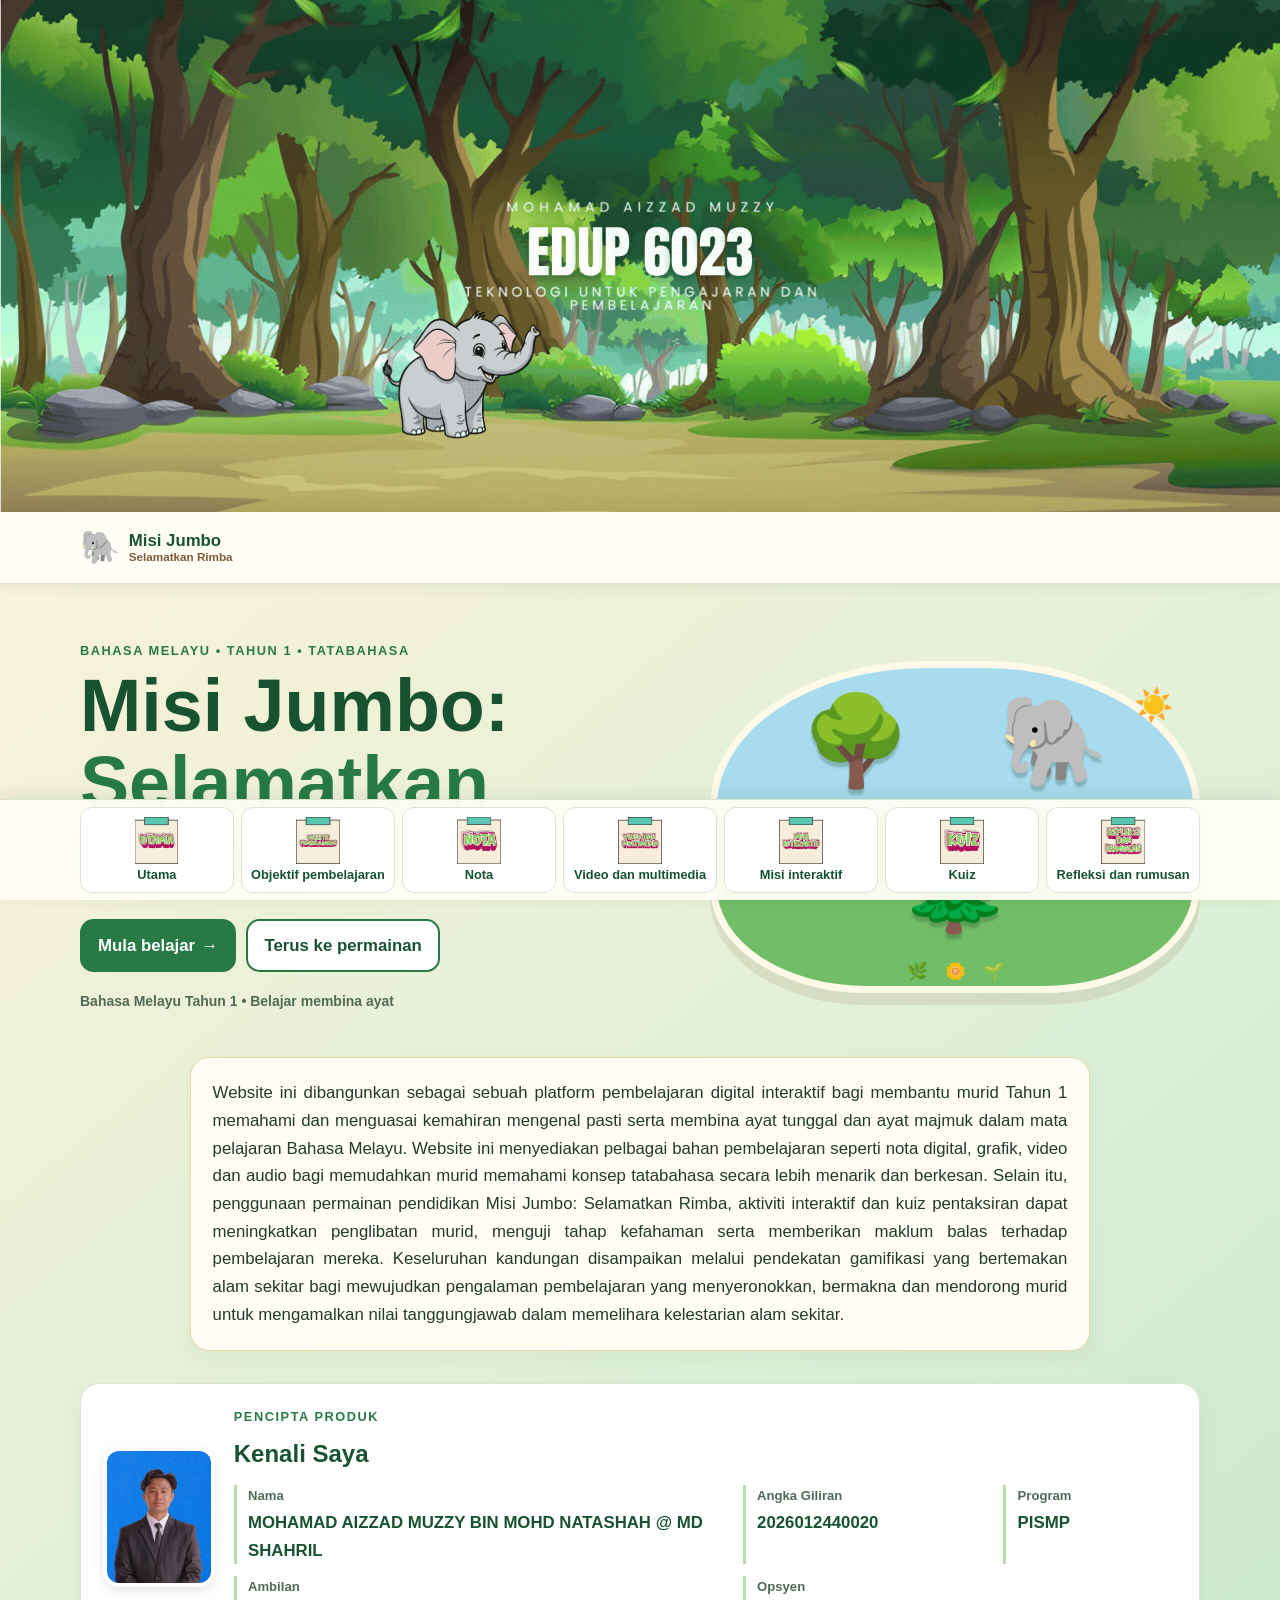
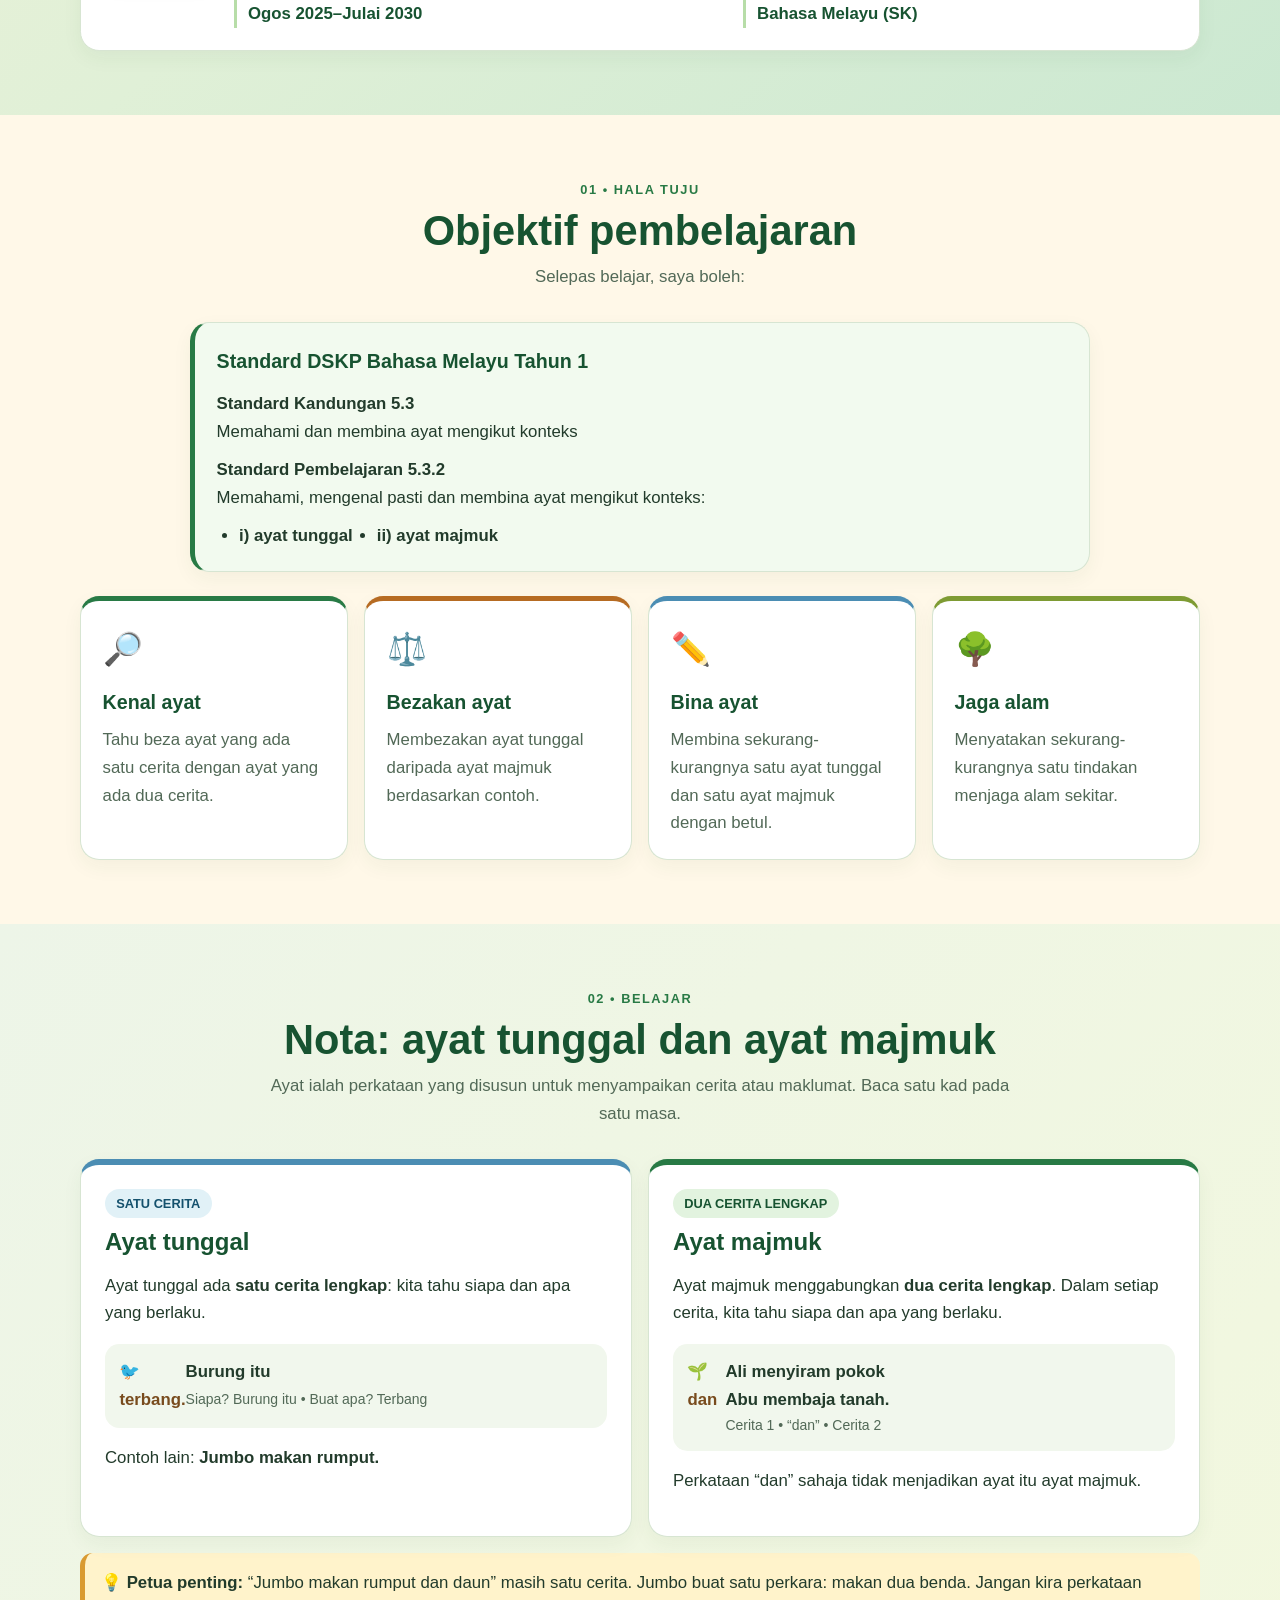
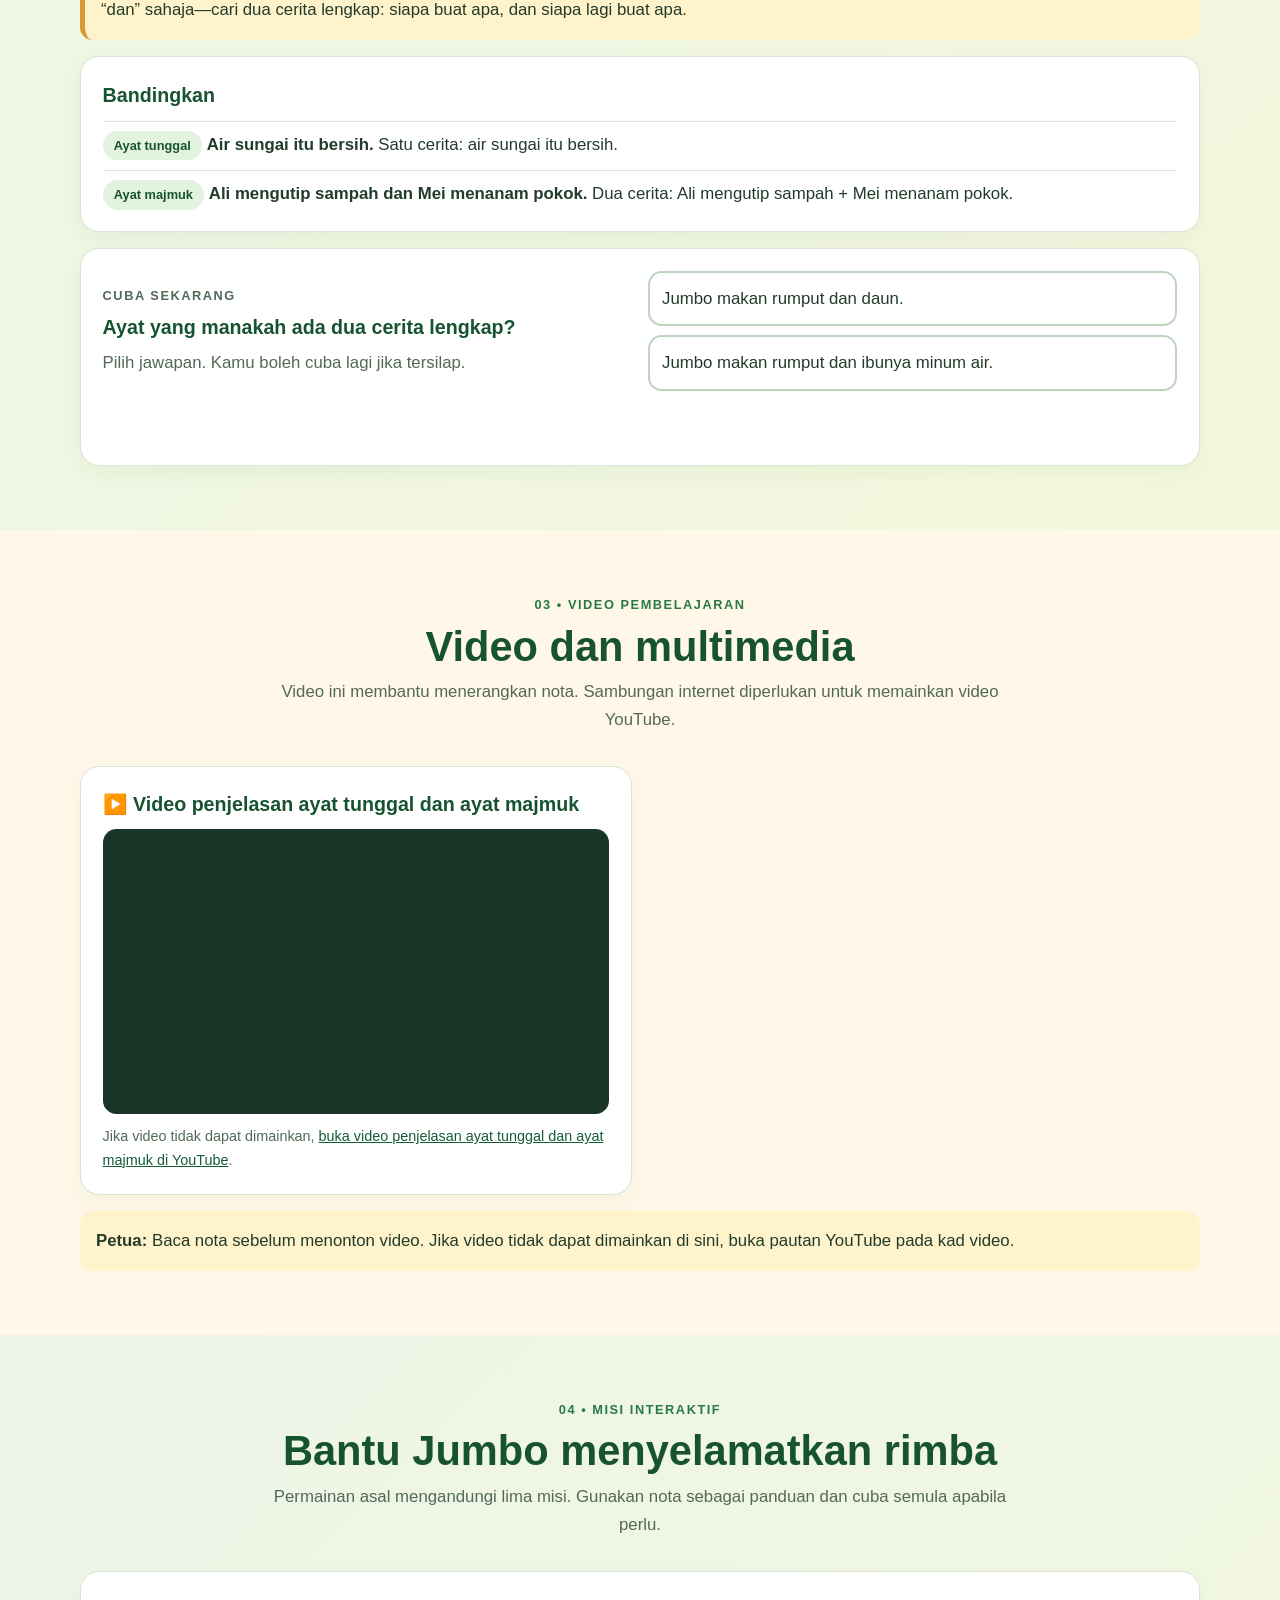
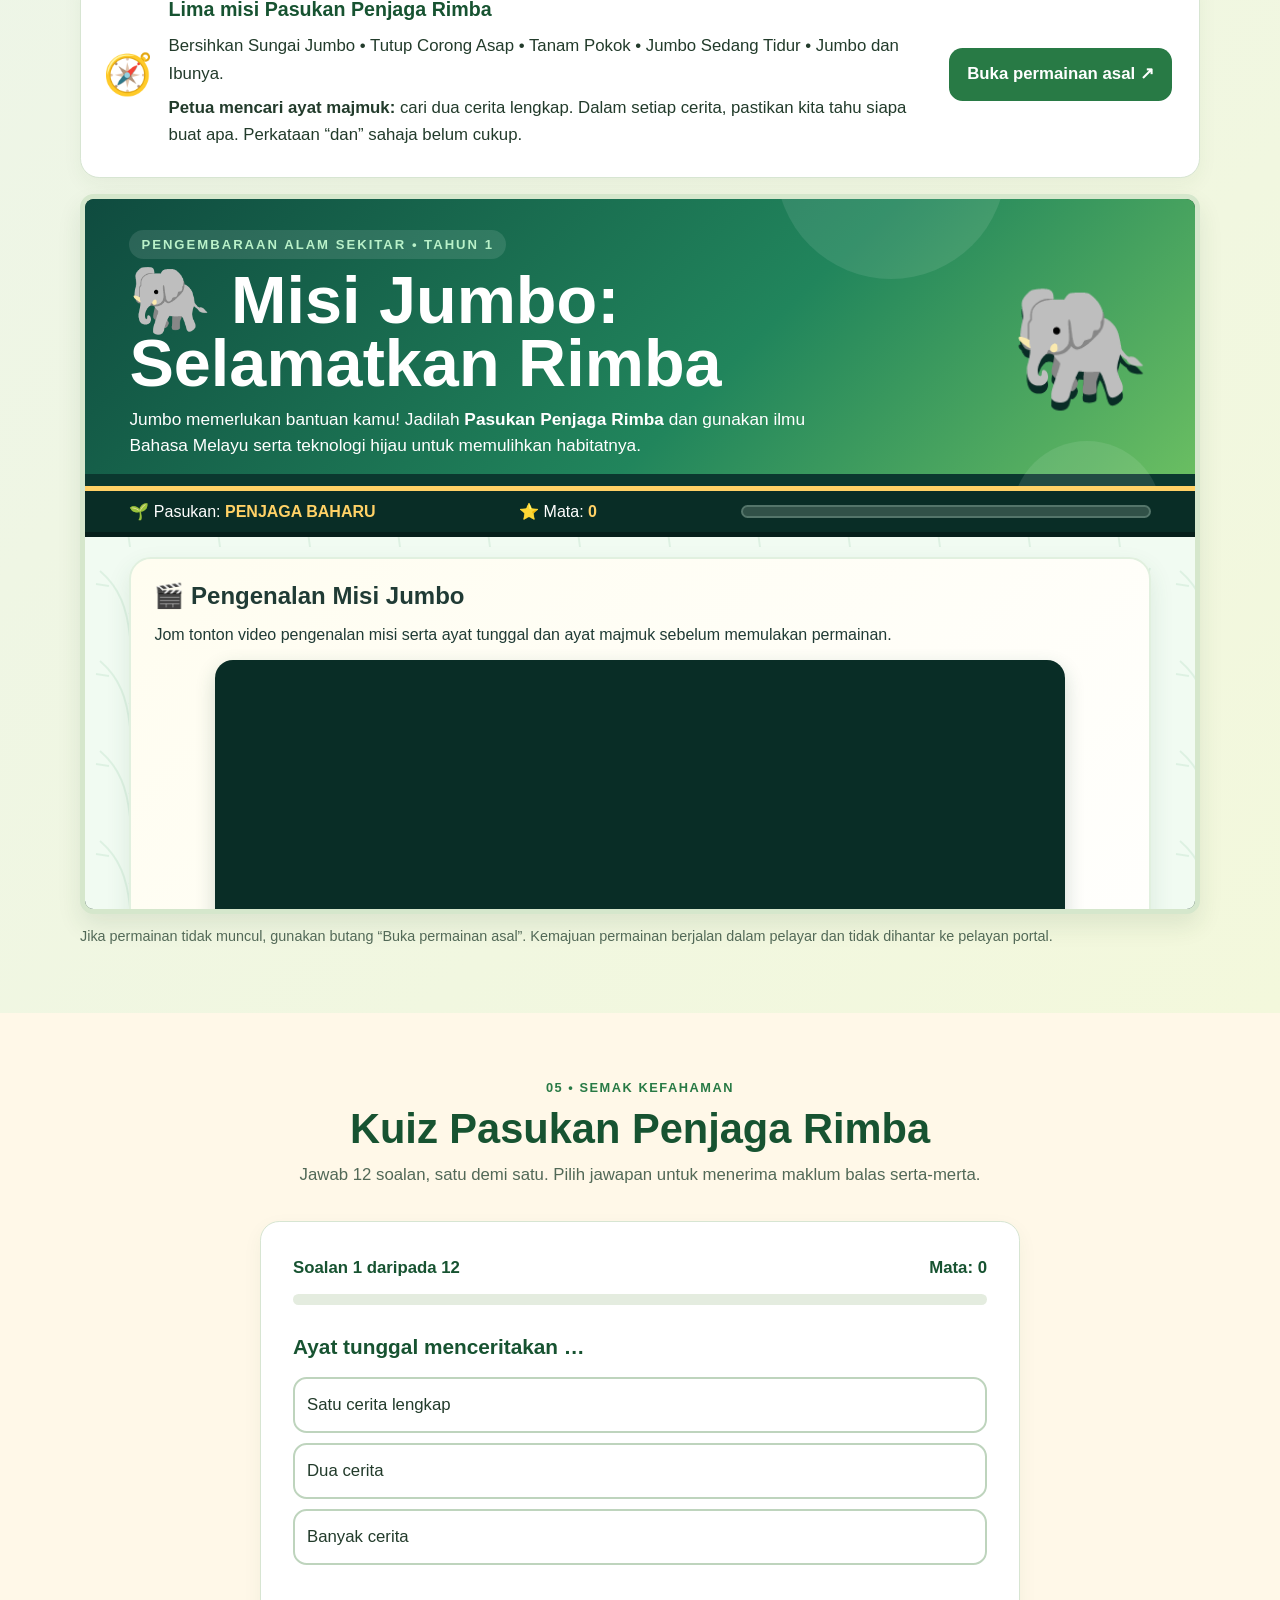
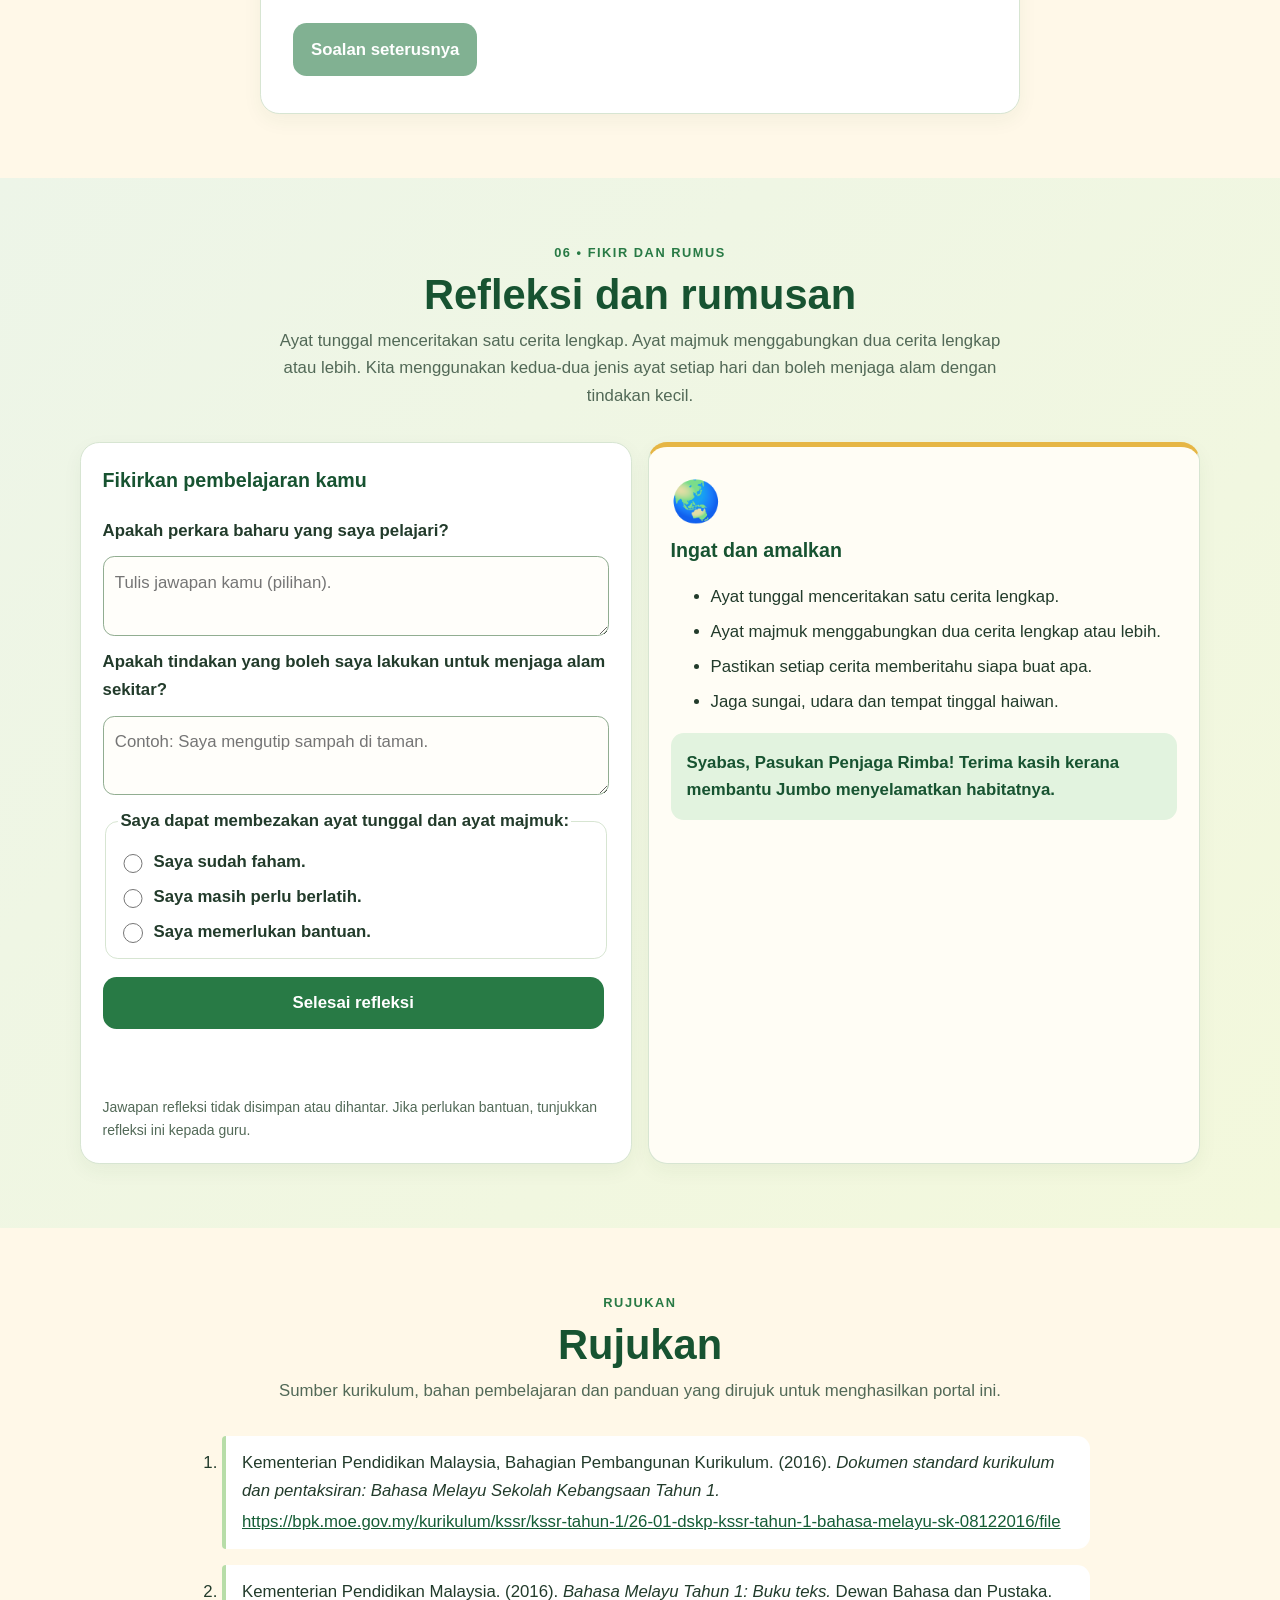
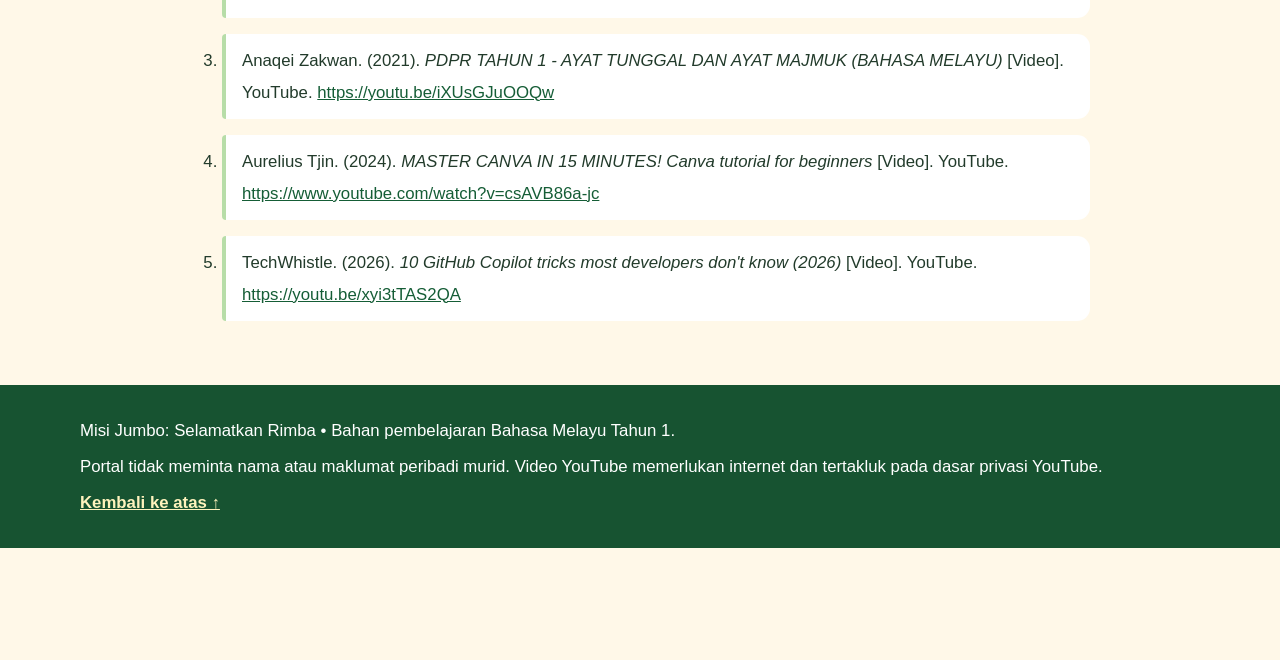
==== commit c4c80749: "Add portal references Co-authored-by: Copilot App <223556219+Copilot@users.noreply.github.com>" ====
--- a/index.html
+++ b/index.html
@@ -132,6 +132,16 @@
       </div>
     </section>
   </main>
+  <section class="section" id="rujukan" aria-labelledby="rujukan-title">
+    <div class="heading"><p class="eyebrow">RUJUKAN</p><h2 id="rujukan-title">Rujukan</h2><p>Sumber kurikulum, bahan pembelajaran dan panduan yang dirujuk untuk menghasilkan portal ini.</p></div>
+    <ol class="references">
+      <li>Kementerian Pendidikan Malaysia, Bahagian Pembangunan Kurikulum. (2016). <cite>Dokumen standard kurikulum dan pentaksiran: Bahasa Melayu Sekolah Kebangsaan Tahun 1.</cite> <a href="https://bpk.moe.gov.my/kurikulum/kssr/kssr-tahun-1/26-01-dskp-kssr-tahun-1-bahasa-melayu-sk-08122016/file" target="_blank" rel="noopener noreferrer">https://bpk.moe.gov.my/kurikulum/kssr/kssr-tahun-1/26-01-dskp-kssr-tahun-1-bahasa-melayu-sk-08122016/file</a></li>
+      <li>Kementerian Pendidikan Malaysia. (2016). <cite>Bahasa Melayu Tahun 1: Buku teks.</cite> Dewan Bahasa dan Pustaka.</li>
+      <li>Anaqei Zakwan. (2021). <cite>PDPR TAHUN 1 - AYAT TUNGGAL DAN AYAT MAJMUK (BAHASA MELAYU)</cite> [Video]. YouTube. <a href="https://youtu.be/iXUsGJuOOQw" target="_blank" rel="noopener noreferrer">https://youtu.be/iXUsGJuOOQw</a></li>
+      <li>Aurelius Tjin. (2024). <cite>MASTER CANVA IN 15 MINUTES! Canva tutorial for beginners</cite> [Video]. YouTube. <a href="https://www.youtube.com/watch?v=csAVB86a-jc" target="_blank" rel="noopener noreferrer">https://www.youtube.com/watch?v=csAVB86a-jc</a></li>
+      <li>TechWhistle. (2026). <cite>10 GitHub Copilot tricks most developers don't know (2026)</cite> [Video]. YouTube. <a href="https://youtu.be/xyi3tTAS2QA" target="_blank" rel="noopener noreferrer">https://youtu.be/xyi3tTAS2QA</a></li>
+    </ol>
+  </section>
   <footer><p>Misi Jumbo: Selamatkan Rimba • Bahan pembelajaran Bahasa Melayu Tahun 1.</p><p>Portal tidak meminta nama atau maklumat peribadi murid. Video YouTube memerlukan internet dan tertakluk pada dasar privasi YouTube.</p><a href="#utama">Kembali ke atas ↑</a></footer>
 </body>
 </html>
--- a/portal.css
+++ b/portal.css
@@ -139,6 +139,10 @@
 .reflection small { color: var(--muted); }
 .summary { background: #fffdf5; }
 .summary.card { border-top: 5px solid #e6b645; }
+.references { display: grid; max-width: 900px; gap: 1rem; margin: 0 auto; padding-left: 2rem; }
+.references li { padding: .8rem 1rem; border-left: 4px solid var(--leaf); border-radius: .25rem .8rem .8rem .25rem; background: #fff; overflow-wrap: anywhere; }
+.references cite { font-style: italic; }
+.references a { display: inline-block; margin-top: .25rem; }
 .summary li { margin: .45rem 0; }
 .big-emoji { font-size: 2.5rem; }
 .cheer { margin-bottom: 0; border-radius: .8rem; padding: 1rem; background: #e2f3df; color: var(--dark); font-weight: 900; }
